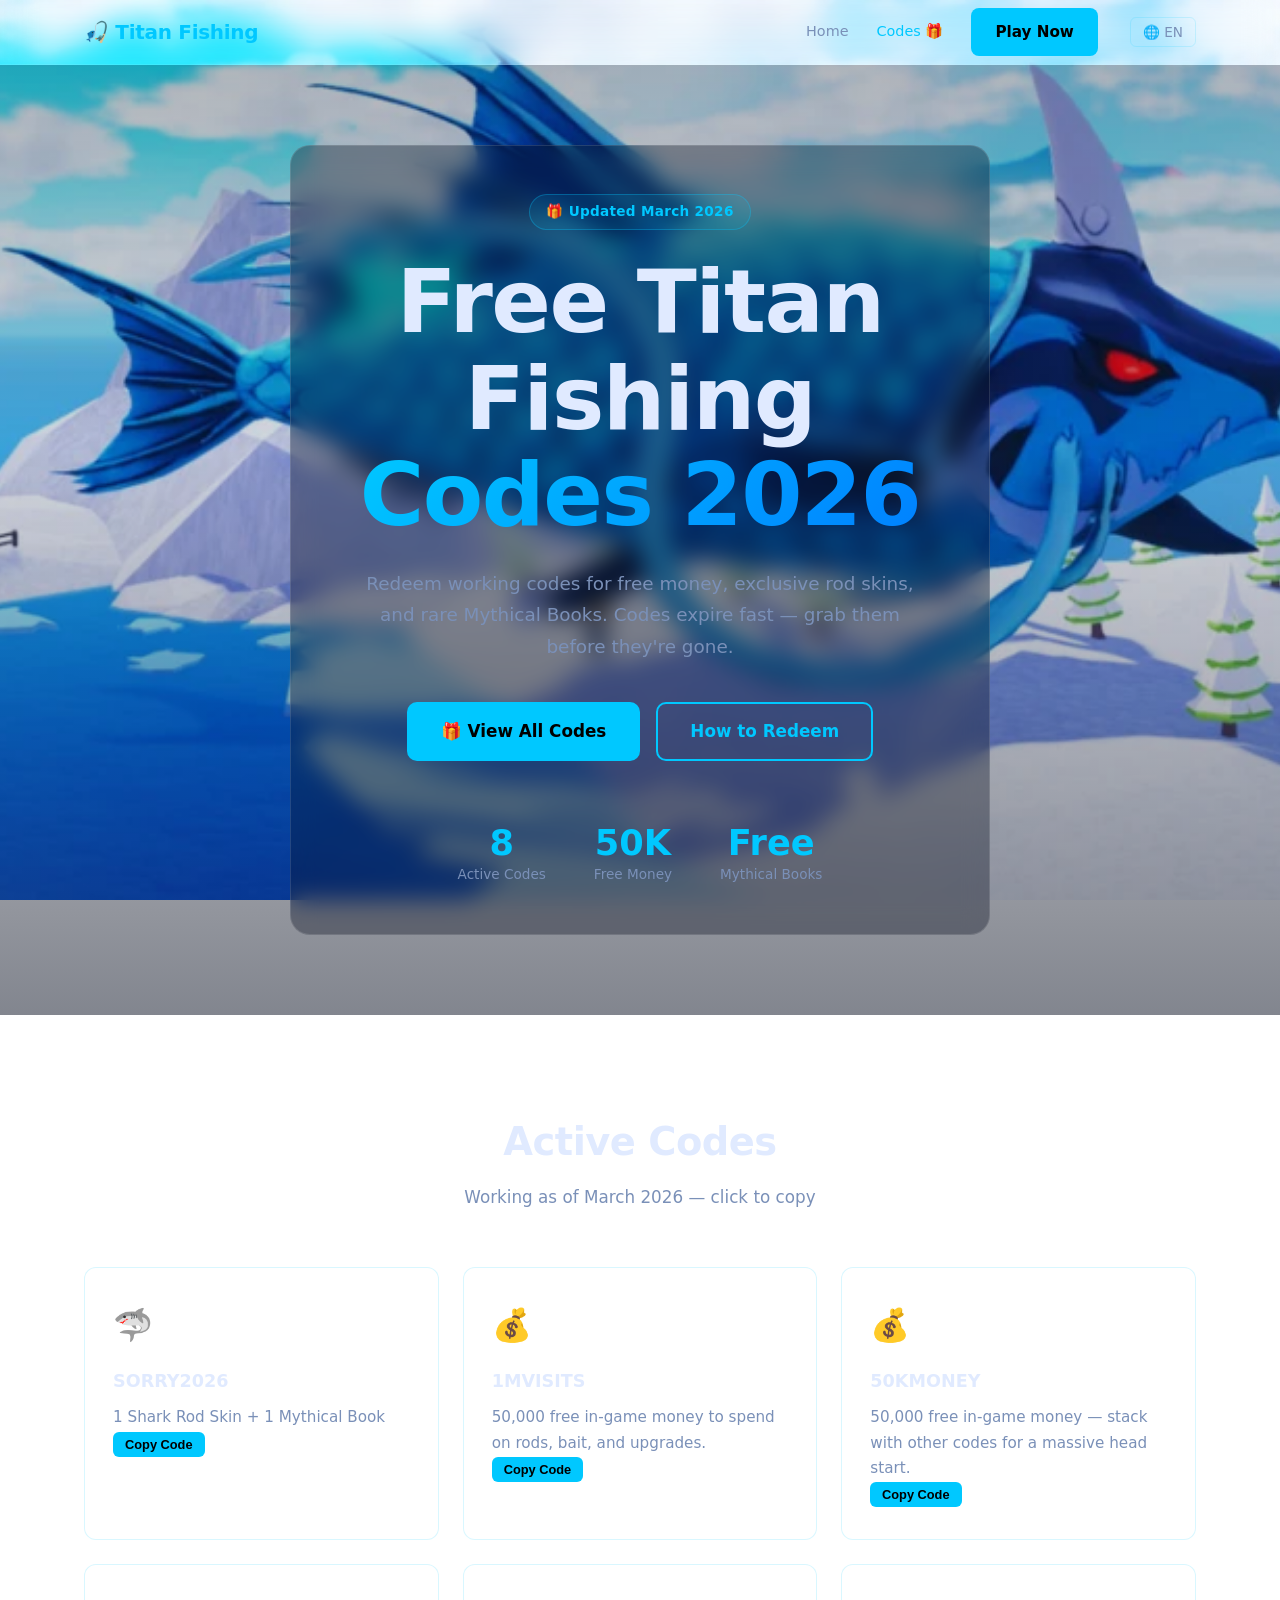
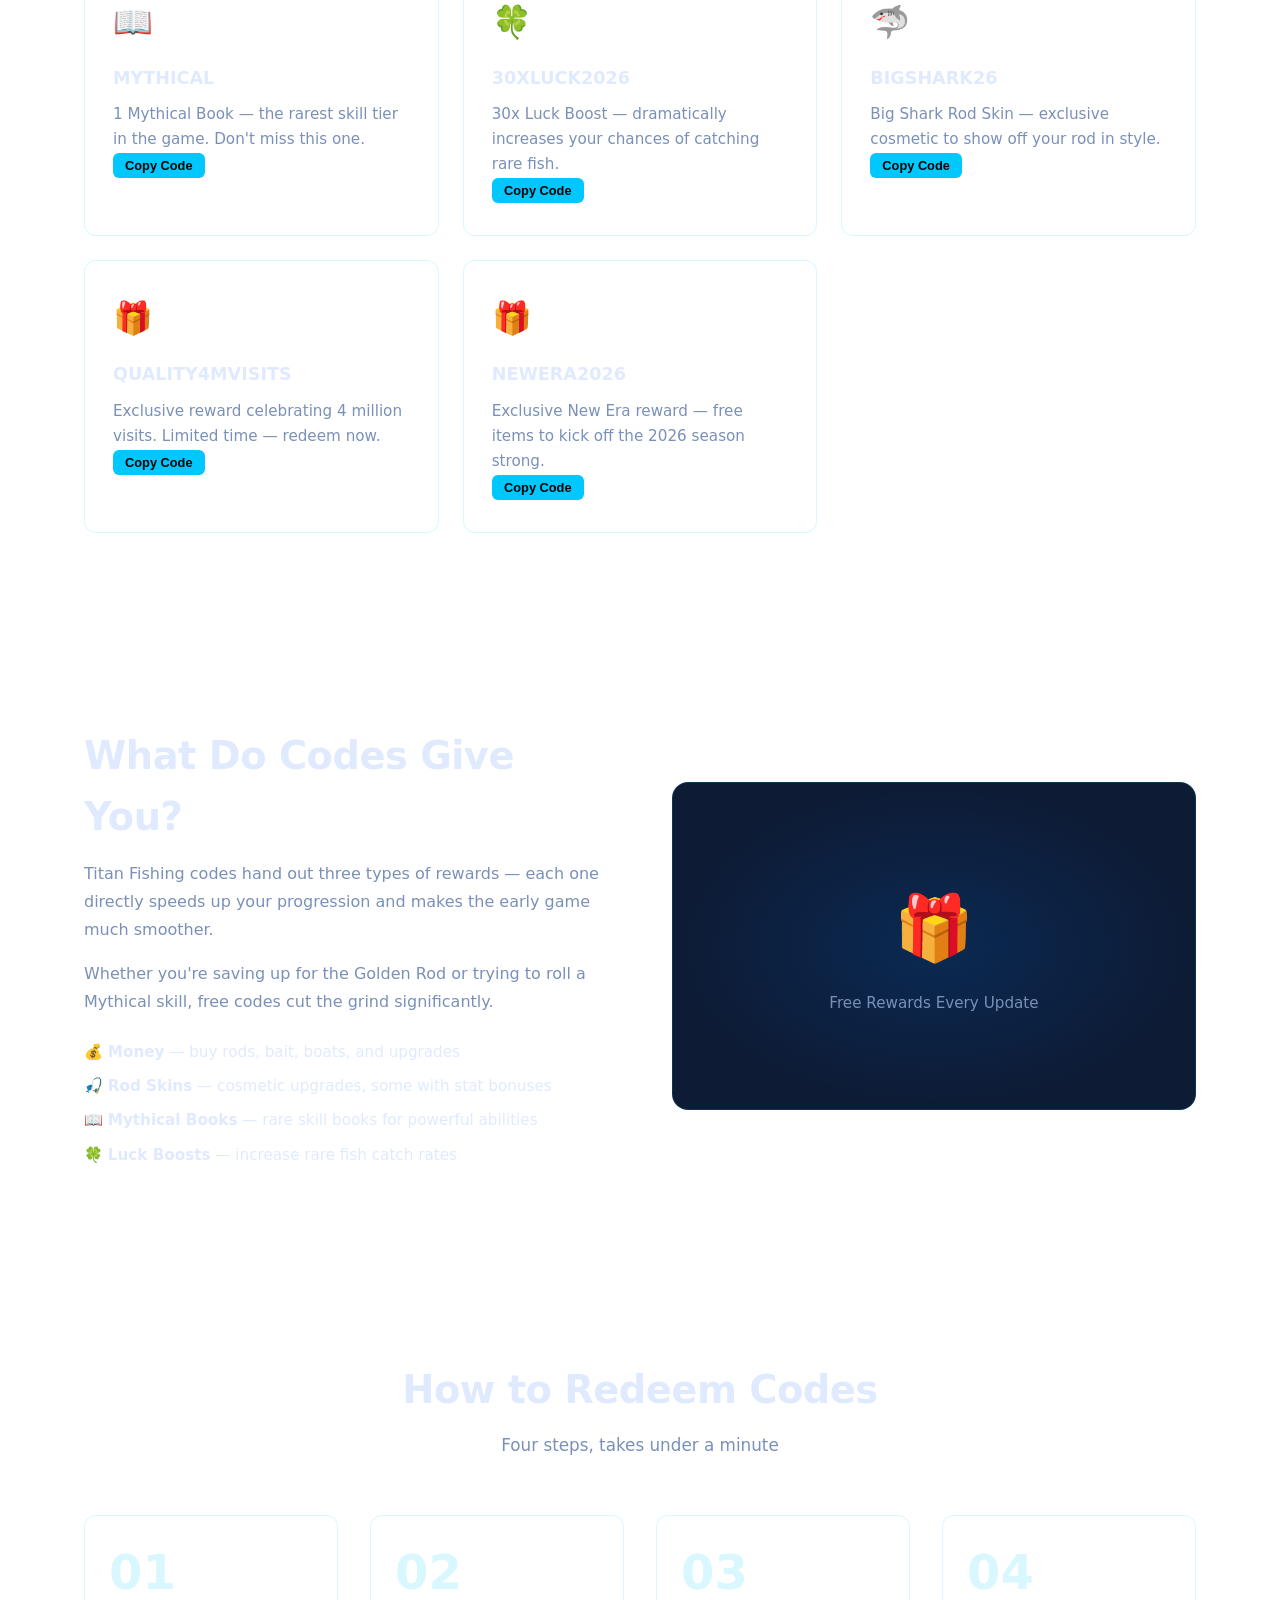
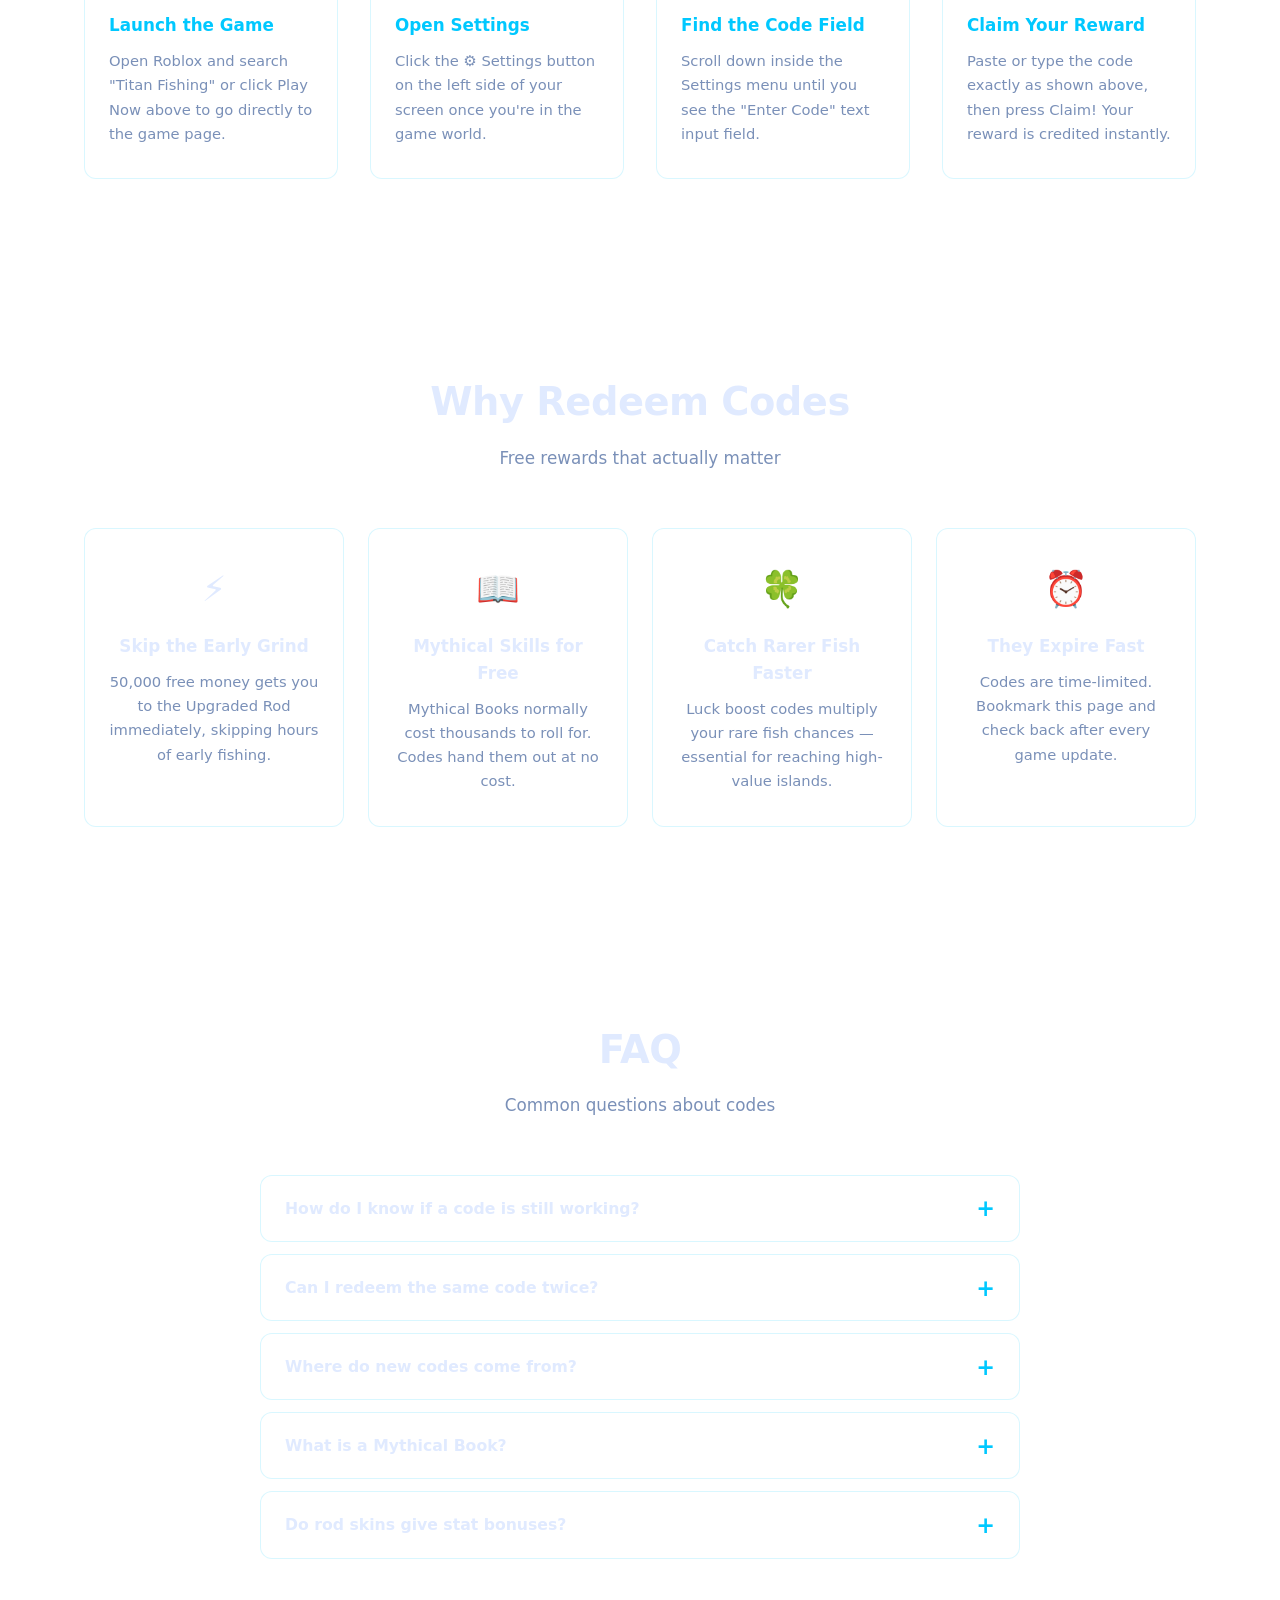
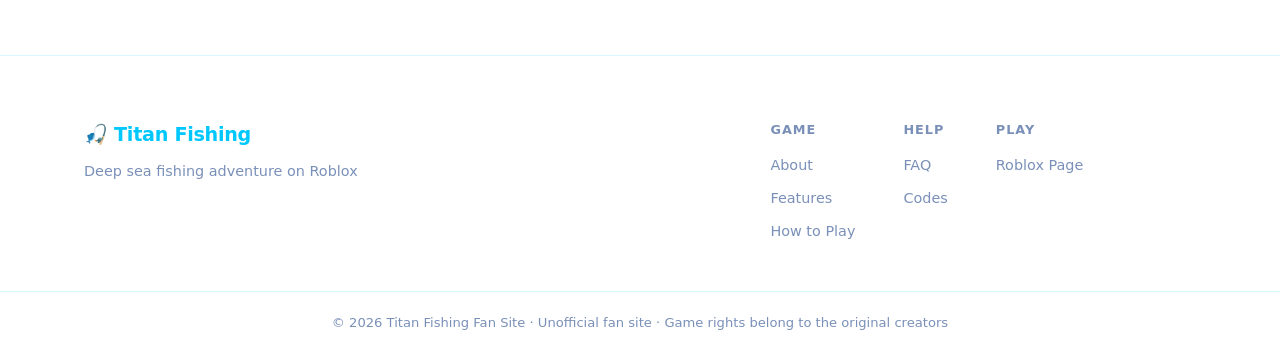
==== codes/index.html @ c2c70998 "init: Titan Fishing fan site with EN/VI pages and codes subpage" ====
<!DOCTYPE html>
<html lang="en">
<head>
  <meta charset="UTF-8" />
  <meta name="viewport" content="width=device-width, initial-scale=1.0" />
  <title>Titan Fishing Codes (2026) - Free Rewards</title>
  <link rel="stylesheet" href="../style.css" />
</head>
<body>

  <!-- HEADER -->
  <header class="header">
    <div class="container header__inner">
      <a href="../index.html" class="logo">🎣 Titan Fishing</a>
      <nav class="nav">
        <a href="../index.html">Home</a>
        <a href="index.html" style="color:var(--accent)">Codes 🎁</a>
        <a href="https://www.roblox.com/games/115893378298440/Titan-Fishing" target="_blank" class="btn btn--primary">Play Now</a>
        <div class="lang-switcher">
          <span class="lang-switcher__current">🌐 EN</span>
          <div class="lang-switcher__dropdown">
            <a href="index.html" class="active">🇺🇸 English</a>
            <a href="vi.html">🇻🇳 Tiếng Việt</a>
          </div>
        </div>
      </nav>
    </div>
  </header>

  <!-- HERO -->
  <section class="hero">
    <div class="container hero__inner">
      <div class="hero__content">
        <div class="hero__badge">🎁 Updated March 2026</div>
        <h1 class="hero__title">Free Titan Fishing<br /><span class="highlight">Codes 2026</span></h1>
        <p class="hero__desc">
          Redeem working codes for free money, exclusive rod skins, and rare Mythical Books. Codes expire fast — grab them before they're gone.
        </p>
        <div class="hero__actions">
          <a href="#features" class="btn btn--primary btn--lg">🎁 View All Codes</a>
          <a href="#how-to" class="btn btn--outline btn--lg">How to Redeem</a>
        </div>
        <div class="hero__stats">
          <div class="stat"><span class="stat__num">8</span><span class="stat__label">Active Codes</span></div>
          <div class="stat"><span class="stat__num">50K</span><span class="stat__label">Free Money</span></div>
          <div class="stat"><span class="stat__num">Free</span><span class="stat__label">Mythical Books</span></div>
        </div>
      </div>
    </div>
    <div class="hero__bg"></div>
  </section>

  <!-- FEATURES = ALL CODES -->
  <section class="features section" id="features">
    <div class="container">
      <h2 class="section__title">Active Codes</h2>
      <p class="section__sub">Working as of March 2026 — click to copy</p>
      <div class="features__grid">

        <div class="feature-card">
          <div class="feature-card__icon">🦈</div>
          <h3 class="code-text" id="c1">SORRY2026</h3>
          <p>1 Shark Rod Skin + 1 Mythical Book</p>
          <button class="copy-btn" onclick="copyCode('c1',this)">Copy Code</button>
        </div>

        <div class="feature-card">
          <div class="feature-card__icon">💰</div>
          <h3 class="code-text" id="c2">1MVISITS</h3>
          <p>50,000 free in-game money to spend on rods, bait, and upgrades.</p>
          <button class="copy-btn" onclick="copyCode('c2',this)">Copy Code</button>
        </div>

        <div class="feature-card">
          <div class="feature-card__icon">💰</div>
          <h3 class="code-text" id="c3">50KMONEY</h3>
          <p>50,000 free in-game money — stack with other codes for a massive head start.</p>
          <button class="copy-btn" onclick="copyCode('c3',this)">Copy Code</button>
        </div>

        <div class="feature-card">
          <div class="feature-card__icon">📖</div>
          <h3 class="code-text" id="c4">MYTHICAL</h3>
          <p>1 Mythical Book — the rarest skill tier in the game. Don't miss this one.</p>
          <button class="copy-btn" onclick="copyCode('c4',this)">Copy Code</button>
        </div>

        <div class="feature-card">
          <div class="feature-card__icon">🍀</div>
          <h3 class="code-text" id="c5">30XLUCK2026</h3>
          <p>30x Luck Boost — dramatically increases your chances of catching rare fish.</p>
          <button class="copy-btn" onclick="copyCode('c5',this)">Copy Code</button>
        </div>

        <div class="feature-card">
          <div class="feature-card__icon">🦈</div>
          <h3 class="code-text" id="c6">BIGSHARK26</h3>
          <p>Big Shark Rod Skin — exclusive cosmetic to show off your rod in style.</p>
          <button class="copy-btn" onclick="copyCode('c6',this)">Copy Code</button>
        </div>

        <div class="feature-card">
          <div class="feature-card__icon">🎁</div>
          <h3 class="code-text" id="c7">QUALITY4MVISITS</h3>
          <p>Exclusive reward celebrating 4 million visits. Limited time — redeem now.</p>
          <button class="copy-btn" onclick="copyCode('c7',this)">Copy Code</button>
        </div>

        <div class="feature-card">
          <div class="feature-card__icon">🎁</div>
          <h3 class="code-text" id="c8">NEWERA2026</h3>
          <p>Exclusive New Era reward — free items to kick off the 2026 season strong.</p>
          <button class="copy-btn" onclick="copyCode('c8',this)">Copy Code</button>
        </div>

      </div>
    </div>
  </section>

  <!-- WHAT IS = WHAT YOU GET -->
  <section class="what-is section section--dark" id="what-is">
    <div class="container what-is__inner">
      <div class="what-is__text">
        <h2 class="section__title">What Do Codes Give You?</h2>
        <p>Titan Fishing codes hand out three types of rewards — each one directly speeds up your progression and makes the early game much smoother.</p>
        <p>Whether you're saving up for the Golden Rod or trying to roll a Mythical skill, free codes cut the grind significantly.</p>
        <ul class="what-is__list">
          <li>💰 <strong>Money</strong> — buy rods, bait, boats, and upgrades</li>
          <li>🎣 <strong>Rod Skins</strong> — cosmetic upgrades, some with stat bonuses</li>
          <li>📖 <strong>Mythical Books</strong> — rare skill books for powerful abilities</li>
          <li>🍀 <strong>Luck Boosts</strong> — increase rare fish catch rates</li>
        </ul>
      </div>
      <div class="what-is__visual">
        <div class="game-preview">
          <div class="game-preview__screen">
            <span>🎁</span>
            <p>Free Rewards Every Update</p>
          </div>
        </div>
      </div>
    </div>
  </section>

  <!-- HOW TO = HOW TO REDEEM -->
  <section class="how-to section" id="how-to">
    <div class="container">
      <h2 class="section__title">How to Redeem Codes</h2>
      <p class="section__sub">Four steps, takes under a minute</p>
      <div class="steps">
        <div class="step">
          <div class="step__num">01</div>
          <h3>Launch the Game</h3>
          <p>Open Roblox and search "Titan Fishing" or click Play Now above to go directly to the game page.</p>
        </div>
        <div class="step">
          <div class="step__num">02</div>
          <h3>Open Settings</h3>
          <p>Click the ⚙️ Settings button on the left side of your screen once you're in the game world.</p>
        </div>
        <div class="step">
          <div class="step__num">03</div>
          <h3>Find the Code Field</h3>
          <p>Scroll down inside the Settings menu until you see the "Enter Code" text input field.</p>
        </div>
        <div class="step">
          <div class="step__num">04</div>
          <h3>Claim Your Reward</h3>
          <p>Paste or type the code exactly as shown above, then press Claim! Your reward is credited instantly.</p>
        </div>
      </div>
    </div>
  </section>

  <!-- WHY = WHY REDEEM -->
  <section class="why section section--dark" id="why">
    <div class="container">
      <h2 class="section__title">Why Redeem Codes</h2>
      <p class="section__sub">Free rewards that actually matter</p>
      <div class="why__grid">
        <div class="why-item">
          <div class="why-item__icon">⚡</div>
          <h3>Skip the Early Grind</h3>
          <p>50,000 free money gets you to the Upgraded Rod immediately, skipping hours of early fishing.</p>
        </div>
        <div class="why-item">
          <div class="why-item__icon">📖</div>
          <h3>Mythical Skills for Free</h3>
          <p>Mythical Books normally cost thousands to roll for. Codes hand them out at no cost.</p>
        </div>
        <div class="why-item">
          <div class="why-item__icon">🍀</div>
          <h3>Catch Rarer Fish Faster</h3>
          <p>Luck boost codes multiply your rare fish chances — essential for reaching high-value islands.</p>
        </div>
        <div class="why-item">
          <div class="why-item__icon">⏰</div>
          <h3>They Expire Fast</h3>
          <p>Codes are time-limited. Bookmark this page and check back after every game update.</p>
        </div>
      </div>
    </div>
  </section>

  <!-- FAQ -->
  <section class="faq section" id="faq">
    <div class="container">
      <h2 class="section__title">FAQ</h2>
      <p class="section__sub">Common questions about codes</p>
      <div class="faq__list">
        <details class="faq__item">
          <summary>How do I know if a code is still working?</summary>
          <p>We update this page after every game update. All codes listed in the Active section above have been verified. If a code fails, it has likely expired and will be moved to the Expired section.</p>
        </details>
        <details class="faq__item">
          <summary>Can I redeem the same code twice?</summary>
          <p>No, each code can only be redeemed once per account. Make sure to redeem all active codes on your main account.</p>
        </details>
        <details class="faq__item">
          <summary>Where do new codes come from?</summary>
          <p>New codes are released on the developer's Discord, the Tùng Nguyễn Facebook profile, and the TGaming YouTube channel. Follow those to get codes as soon as they drop.</p>
        </details>
        <details class="faq__item">
          <summary>What is a Mythical Book?</summary>
          <p>Mythical Books are the rarest skill tier in Titan Fishing. They unlock powerful abilities that significantly boost your fishing damage and efficiency. Rolling for one normally costs 20,000+ cash.</p>
        </details>
        <details class="faq__item">
          <summary>Do rod skins give stat bonuses?</summary>
          <p>Some rod skins do provide stat bonuses in addition to being cosmetic. The Shark Rod Skin from SORRY2026 is one of the more valuable ones to redeem.</p>
        </details>
      </div>
    </div>
  </section>

  <!-- FOOTER -->
  <footer class="footer">
    <div class="container footer__inner">
      <div class="footer__brand">
        <a href="../index.html" class="logo">🎣 Titan Fishing</a>
        <p>Deep sea fishing adventure on Roblox</p>
      </div>
      <div class="footer__links">
        <div class="footer__col">
          <h4>Game</h4>
          <a href="../index.html#what-is">About</a>
          <a href="../index.html#features">Features</a>
          <a href="../index.html#how-to">How to Play</a>
        </div>
        <div class="footer__col">
          <h4>Help</h4>
          <a href="../index.html#faq">FAQ</a>
          <a href="index.html">Codes</a>
        </div>
        <div class="footer__col">
          <h4>Play</h4>
          <a href="https://www.roblox.com/games/115893378298440/Titan-Fishing" target="_blank">Roblox Page</a>
        </div>
      </div>
    </div>
    <div class="footer__bottom">
      <p>© 2026 Titan Fishing Fan Site · Unofficial fan site · Game rights belong to the original creators</p>
    </div>
  </footer>

  <script>
    function copyCode(id, btn) {
      const text = document.getElementById(id).textContent;
      navigator.clipboard.writeText(text).then(() => {
        btn.textContent = 'Copied!';
        btn.classList.add('copied');
        setTimeout(() => { btn.textContent = 'Copy Code'; btn.classList.remove('copied'); }, 2000);
      });
    }
  </script>

</body>
</html>
---- style.css ----
/* ===== RESET & BASE ===== */
*, *::before, *::after { box-sizing: border-box; margin: 0; padding: 0; }

:root {
  --bg: #060d1f;
  --bg-dark: #040a17;
  --surface: #0d1b35;
  --surface2: #112040;
  --accent: #00c8ff;
  --accent2: #ff6b00;
  --text: #e0eaff;
  --text-muted: #7a90b8;
  --border: rgba(0, 200, 255, 0.15);
  --radius: 12px;
  --font: 'Segoe UI', system-ui, sans-serif;
}

html { scroll-behavior: smooth; }

body {
  font-family: var(--font);
  background: url('../background.webp') center center / cover fixed;
  color: var(--text);
  line-height: 1.6;
  overflow-x: hidden;
}

a { color: inherit; text-decoration: none; }

.container {
  max-width: 1160px;
  margin: 0 auto;
  padding: 0 24px;
}

/* ===== BUTTONS ===== */
.btn {
  display: inline-flex;
  align-items: center;
  gap: 8px;
  padding: 10px 22px;
  border-radius: 8px;
  font-weight: 600;
  font-size: 0.95rem;
  cursor: pointer;
  transition: all 0.2s;
  border: 2px solid transparent;
  white-space: nowrap;
}

.btn--primary {
  background: var(--accent);
  color: #000;
}
.btn--primary:hover { background: #33d4ff; transform: translateY(-1px); }

.btn--outline {
  border-color: var(--accent);
  color: var(--accent);
  background: transparent;
}
.btn--outline:hover { background: rgba(0,200,255,0.1); transform: translateY(-1px); }

.btn--lg { padding: 14px 32px; font-size: 1.05rem; border-radius: 10px; }

/* ===== HEADER ===== */
.header {
  position: sticky;
  top: 0;
  z-index: 50;
  background: rgba(255, 255, 255, 0.05);
  backdrop-filter: blur(16px);
  -webkit-backdrop-filter: blur(16px);
  border-bottom: 1px solid rgba(255,255,255,0.08);
}

.header__inner {
  display: flex;
  align-items: center;
  justify-content: space-between;
  height: 64px;
}

.logo {
  font-size: 1.25rem;
  font-weight: 700;
  color: var(--accent);
  letter-spacing: -0.3px;
}

.nav {
  display: flex;
  align-items: center;
  gap: 28px;
}

.nav > a:not(.btn) {
  font-size: 0.9rem;
  color: var(--text-muted);
  transition: color 0.2s;
}
.nav > a:not(.btn):hover { color: var(--text); }

/* ===== LANG SWITCHER ===== */
.lang-switcher {
  position: relative;
  display: inline-block;
  margin-left: 4px;
}

.lang-switcher__current {
  cursor: pointer;
  padding: 6px 12px;
  border: 1px solid var(--border);
  border-radius: 6px;
  font-size: 0.85rem;
  color: var(--text-muted);
  user-select: none;
  white-space: nowrap;
  transition: color 0.2s, border-color 0.2s;
}
.lang-switcher:hover .lang-switcher__current {
  color: var(--text);
  border-color: var(--accent);
}

.lang-switcher__dropdown {
  display: none;
  position: absolute;
  top: calc(100% + 8px);
  right: 0;
  background: var(--surface);
  border: 1px solid var(--border);
  border-radius: 8px;
  overflow: hidden;
  min-width: 150px;
  z-index: 100;
  box-shadow: 0 8px 32px rgba(0,0,0,0.5);
}
.lang-switcher:hover .lang-switcher__dropdown { display: block; }

.lang-switcher__dropdown a {
  display: block;
  padding: 10px 16px;
  font-size: 0.9rem;
  color: var(--text-muted);
  transition: background 0.2s, color 0.2s;
}
.lang-switcher__dropdown a:hover { background: var(--surface2); color: var(--text); }
.lang-switcher__dropdown a.active { color: var(--accent); font-weight: 600; }

/* ===== SECTIONS ===== */
.section { padding: 96px 0; }
.section--dark { background: rgba(255, 255, 255, 0.03); }

.section__title {
  font-size: clamp(1.8rem, 3vw, 2.4rem);
  font-weight: 700;
  text-align: center;
  margin-bottom: 12px;
  letter-spacing: -0.5px;
}

.section__sub {
  text-align: center;
  color: var(--text-muted);
  font-size: 1.05rem;
  margin-bottom: 56px;
}

/* ===== HERO ===== */
.hero {
  position: relative;
  min-height: 92vh;
  display: flex;
  align-items: center;
  overflow: hidden;
}

.hero__bg {
  position: absolute;
  inset: 0;
  background: linear-gradient(
    to bottom,
    rgba(6,13,31,0.3) 0%,
    rgba(6,13,31,0.15) 40%,
    rgba(6,13,31,0.5) 100%
  );
  z-index: 0;
}

.hero__inner {
  position: relative;
  z-index: 1;
  padding: 80px 24px;
  text-align: center;
}

.hero__content {
  display: inline-block;
  background: rgba(6, 13, 31, 0.35);
  backdrop-filter: blur(12px);
  -webkit-backdrop-filter: blur(12px);
  border: 1px solid rgba(255, 255, 255, 0.12);
  border-radius: 20px;
  padding: 48px 56px;
  max-width: 700px;
}

.hero__badge {
  display: inline-block;
  background: rgba(0,200,255,0.1);
  border: 1px solid rgba(0,200,255,0.3);
  color: var(--accent);
  padding: 6px 16px;
  border-radius: 999px;
  font-size: 0.85rem;
  font-weight: 600;
  margin-bottom: 24px;
  letter-spacing: 0.3px;
}

.hero__title {
  font-size: clamp(2.8rem, 7vw, 5.5rem);
  font-weight: 800;
  line-height: 1.1;
  letter-spacing: -1.5px;
  margin-bottom: 24px;
}

.highlight {
  background: linear-gradient(135deg, var(--accent), #0080ff);
  -webkit-background-clip: text;
  -webkit-text-fill-color: transparent;
  background-clip: text;
}

.hero__desc {
  max-width: 580px;
  margin: 0 auto 40px;
  font-size: 1.15rem;
  color: var(--text-muted);
  line-height: 1.7;
}

.hero__actions {
  display: flex;
  gap: 16px;
  justify-content: center;
  flex-wrap: wrap;
  margin-bottom: 64px;
}

.hero__stats {
  display: flex;
  gap: 48px;
  justify-content: center;
  flex-wrap: wrap;
}

.stat { text-align: center; }
.stat__num {
  display: block;
  font-size: 2.2rem;
  font-weight: 800;
  color: var(--accent);
  line-height: 1;
}
.stat__label {
  font-size: 0.85rem;
  color: var(--text-muted);
  margin-top: 4px;
  display: block;
}

/* ===== FEATURES ===== */
.features__grid {
  display: grid;
  grid-template-columns: repeat(auto-fit, minmax(300px, 1fr));
  gap: 24px;
}

.feature-card {
  background: rgba(255, 255, 255, 0.06);
  backdrop-filter: blur(8px);
  -webkit-backdrop-filter: blur(8px);
  border: 1px solid var(--border);
  border-radius: var(--radius);
  padding: 32px 28px;
  transition: transform 0.2s, border-color 0.2s, box-shadow 0.2s;
}
.feature-card:hover {
  transform: translateY(-4px);
  border-color: rgba(0,200,255,0.4);
  box-shadow: 0 12px 40px rgba(0,200,255,0.08);
}

.feature-card__icon {
  font-size: 2rem;
  margin-bottom: 16px;
}

.feature-card h3 {
  font-size: 1.1rem;
  font-weight: 700;
  margin-bottom: 10px;
}

.feature-card p {
  color: var(--text-muted);
  font-size: 0.95rem;
  line-height: 1.65;
}

/* ===== WHAT IS ===== */
.what-is__inner {
  display: grid;
  grid-template-columns: 1fr 1fr;
  gap: 64px;
  align-items: center;
}

.what-is__text .section__title { text-align: left; }

.what-is__text p {
  color: var(--text-muted);
  margin-bottom: 16px;
  line-height: 1.75;
}

.what-is__list {
  list-style: none;
  margin-top: 24px;
  display: flex;
  flex-direction: column;
  gap: 10px;
}

.what-is__list li {
  font-size: 0.95rem;
  color: var(--text);
}

.game-preview {
  background: var(--surface);
  border: 1px solid var(--border);
  border-radius: 16px;
  overflow: hidden;
  aspect-ratio: 16/10;
  display: flex;
  align-items: center;
  justify-content: center;
  position: relative;
}

.game-preview::before {
  content: '';
  position: absolute;
  inset: 0;
  background: radial-gradient(ellipse at center, rgba(0,100,200,0.2) 0%, transparent 70%);
}

.game-preview__screen {
  text-align: center;
  position: relative;
  z-index: 1;
}

.game-preview__screen span { font-size: 4rem; display: block; margin-bottom: 12px; }
.game-preview__screen p { color: var(--text-muted); font-size: 0.95rem; }

/* ===== HOW TO ===== */
.steps {
  display: grid;
  grid-template-columns: repeat(auto-fit, minmax(220px, 1fr));
  gap: 32px;
  counter-reset: steps;
}

.step {
  position: relative;
  padding: 32px 24px;
  background: rgba(255, 255, 255, 0.06);
  backdrop-filter: blur(8px);
  -webkit-backdrop-filter: blur(8px);
  border: 1px solid var(--border);
  border-radius: var(--radius);
  transition: border-color 0.2s;
}
.step:hover { border-color: rgba(0,200,255,0.35); }

.step__num {
  font-size: 3rem;
  font-weight: 900;
  color: rgba(0,200,255,0.15);
  line-height: 1;
  margin-bottom: 16px;
  font-variant-numeric: tabular-nums;
}

.step h3 {
  font-size: 1.05rem;
  font-weight: 700;
  margin-bottom: 10px;
  color: var(--accent);
}

.step p {
  color: var(--text-muted);
  font-size: 0.92rem;
  line-height: 1.65;
}

/* ===== WHY ===== */
.why__grid {
  display: grid;
  grid-template-columns: repeat(auto-fit, minmax(240px, 1fr));
  gap: 24px;
}

.why-item {
  padding: 32px 24px;
  background: rgba(255, 255, 255, 0.06);
  backdrop-filter: blur(8px);
  -webkit-backdrop-filter: blur(8px);
  border: 1px solid var(--border);
  border-radius: var(--radius);
  text-align: center;
  transition: transform 0.2s, border-color 0.2s;
}
.why-item:hover {
  transform: translateY(-4px);
  border-color: rgba(255,107,0,0.4);
}

.why-item__icon { font-size: 2.2rem; margin-bottom: 16px; }

.why-item h3 {
  font-size: 1.05rem;
  font-weight: 700;
  margin-bottom: 10px;
}

.why-item p {
  color: var(--text-muted);
  font-size: 0.92rem;
  line-height: 1.65;
}

/* ===== FAQ ===== */
.faq__list {
  max-width: 760px;
  margin: 0 auto;
  display: flex;
  flex-direction: column;
  gap: 12px;
}

.faq__item {
  background: rgba(255, 255, 255, 0.06);
  backdrop-filter: blur(8px);
  -webkit-backdrop-filter: blur(8px);
  border: 1px solid var(--border);
  border-radius: var(--radius);
  overflow: hidden;
  transition: border-color 0.2s;
}
.faq__item[open] { border-color: rgba(0,200,255,0.35); }

.faq__item summary {
  padding: 20px 24px;
  font-weight: 600;
  font-size: 0.98rem;
  cursor: pointer;
  list-style: none;
  display: flex;
  justify-content: space-between;
  align-items: center;
  user-select: none;
}
.faq__item summary::-webkit-details-marker { display: none; }
.faq__item summary::after {
  content: '+';
  font-size: 1.4rem;
  color: var(--accent);
  line-height: 1;
  transition: transform 0.2s;
}
.faq__item[open] summary::after { transform: rotate(45deg); }

.faq__item p {
  padding: 0 24px 20px;
  color: var(--text-muted);
  font-size: 0.93rem;
  line-height: 1.7;
}

/* ===== FOOTER ===== */
.footer {
  background: rgba(255, 255, 255, 0.04);
  backdrop-filter: blur(16px);
  -webkit-backdrop-filter: blur(16px);
  border-top: 1px solid var(--border);
  padding-top: 64px;
}

.footer__inner {
  display: grid;
  grid-template-columns: 1.5fr 1fr;
  gap: 48px;
  padding-bottom: 48px;
}

.footer__brand .logo { font-size: 1.2rem; display: block; margin-bottom: 10px; }
.footer__brand p { color: var(--text-muted); font-size: 0.9rem; }

.footer__links {
  display: flex;
  gap: 48px;
}

.footer__col { display: flex; flex-direction: column; gap: 10px; }

.footer__col h4 {
  font-size: 0.8rem;
  text-transform: uppercase;
  letter-spacing: 1px;
  color: var(--text-muted);
  margin-bottom: 4px;
}

.footer__col a {
  font-size: 0.9rem;
  color: var(--text-muted);
  transition: color 0.2s;
}
.footer__col a:hover { color: var(--accent); }

.footer__bottom {
  border-top: 1px solid var(--border);
  padding: 20px 24px;
  text-align: center;
}
.footer__bottom p { color: var(--text-muted); font-size: 0.82rem; }

/* ===== RESPONSIVE ===== */
@media (max-width: 768px) {
  .nav > a:not(.btn):not(.lang-switcher) { display: none; }

  .what-is__inner { grid-template-columns: 1fr; gap: 40px; }
  .what-is__text .section__title { text-align: center; }

  .footer__inner { grid-template-columns: 1fr; gap: 32px; }
  .footer__links { flex-wrap: wrap; gap: 32px; }

  .hero__stats { gap: 32px; }
  .section { padding: 64px 0; }
}

/* ===== PAGE HERO (codes page) ===== */
.page-hero {
  padding: 80px 24px 64px;
  text-align: center;
  background: rgba(255, 255, 255, 0.04);
  backdrop-filter: blur(8px);
  -webkit-backdrop-filter: blur(8px);
  border-bottom: 1px solid var(--border);
}

.page-hero__title {
  font-size: clamp(2.4rem, 5vw, 4rem);
  font-weight: 800;
  letter-spacing: -1px;
  margin: 16px 0 16px;
}

.page-hero__desc {
  color: var(--text-muted);
  font-size: 1.05rem;
  max-width: 520px;
  margin: 0 auto;
}

/* ===== REDEEM STEPS ===== */
.redeem-section { padding: 56px 0; }

.redeem-steps {
  display: flex;
  align-items: center;
  justify-content: center;
  flex-wrap: wrap;
  gap: 12px;
  margin-top: 32px;
}

.redeem-step {
  background: rgba(255, 255, 255, 0.06);
  backdrop-filter: blur(8px);
  -webkit-backdrop-filter: blur(8px);
  border: 1px solid var(--border);
  border-radius: var(--radius);
  padding: 20px 24px;
  text-align: center;
  max-width: 180px;
}

.redeem-step__num {
  display: inline-flex;
  align-items: center;
  justify-content: center;
  width: 32px;
  height: 32px;
  background: var(--accent);
  color: #000;
  font-weight: 800;
  border-radius: 50%;
  font-size: 0.9rem;
  margin-bottom: 10px;
}

.redeem-step p { font-size: 0.88rem; color: var(--text-muted); line-height: 1.5; }
.redeem-step p strong { color: var(--text); }

.redeem-step__arrow {
  font-size: 1.4rem;
  color: var(--text-muted);
}

/* ===== CODES GRID ===== */
.codes-section { padding-bottom: 80px; }

.codes-grid {
  display: grid;
  grid-template-columns: repeat(auto-fill, minmax(280px, 1fr));
  gap: 20px;
}

.codes-grid--expired { opacity: 0.55; }

.code-card {
  background: rgba(255, 255, 255, 0.06);
  backdrop-filter: blur(8px);
  -webkit-backdrop-filter: blur(8px);
  border: 1px solid var(--border);
  border-radius: var(--radius);
  padding: 24px;
  display: flex;
  flex-direction: column;
  gap: 14px;
  transition: transform 0.2s, border-color 0.2s;
}

.code-card--active:hover {
  transform: translateY(-3px);
  border-color: rgba(0,200,255,0.4);
}

.code-card__badge {
  font-size: 0.78rem;
  font-weight: 700;
  letter-spacing: 0.5px;
  text-transform: uppercase;
}

.code-card--active .code-card__badge { color: #4ade80; }
.code-card--expired .code-card__badge { color: #f87171; }

.code-card__code {
  display: flex;
  align-items: center;
  justify-content: space-between;
  background: rgba(255, 255, 255, 0.05);
  border: 1px solid var(--border);
  border-radius: 8px;
  padding: 10px 14px;
  gap: 10px;
}

.code-card__code span {
  font-family: 'Courier New', monospace;
  font-size: 1rem;
  font-weight: 700;
  color: var(--accent);
  letter-spacing: 0.5px;
}

.copy-btn {
  background: var(--accent);
  color: #000;
  border: none;
  border-radius: 6px;
  padding: 5px 12px;
  font-size: 0.8rem;
  font-weight: 700;
  cursor: pointer;
  transition: background 0.2s, transform 0.1s;
  white-space: nowrap;
}
.copy-btn:hover { background: #33d4ff; }
.copy-btn.copied { background: #4ade80; }

.code-card__reward {
  font-size: 0.92rem;
  color: var(--text-muted);
}

/* ===== EXPIRED SECTION ===== */
.expired-section { padding-top: 0; }
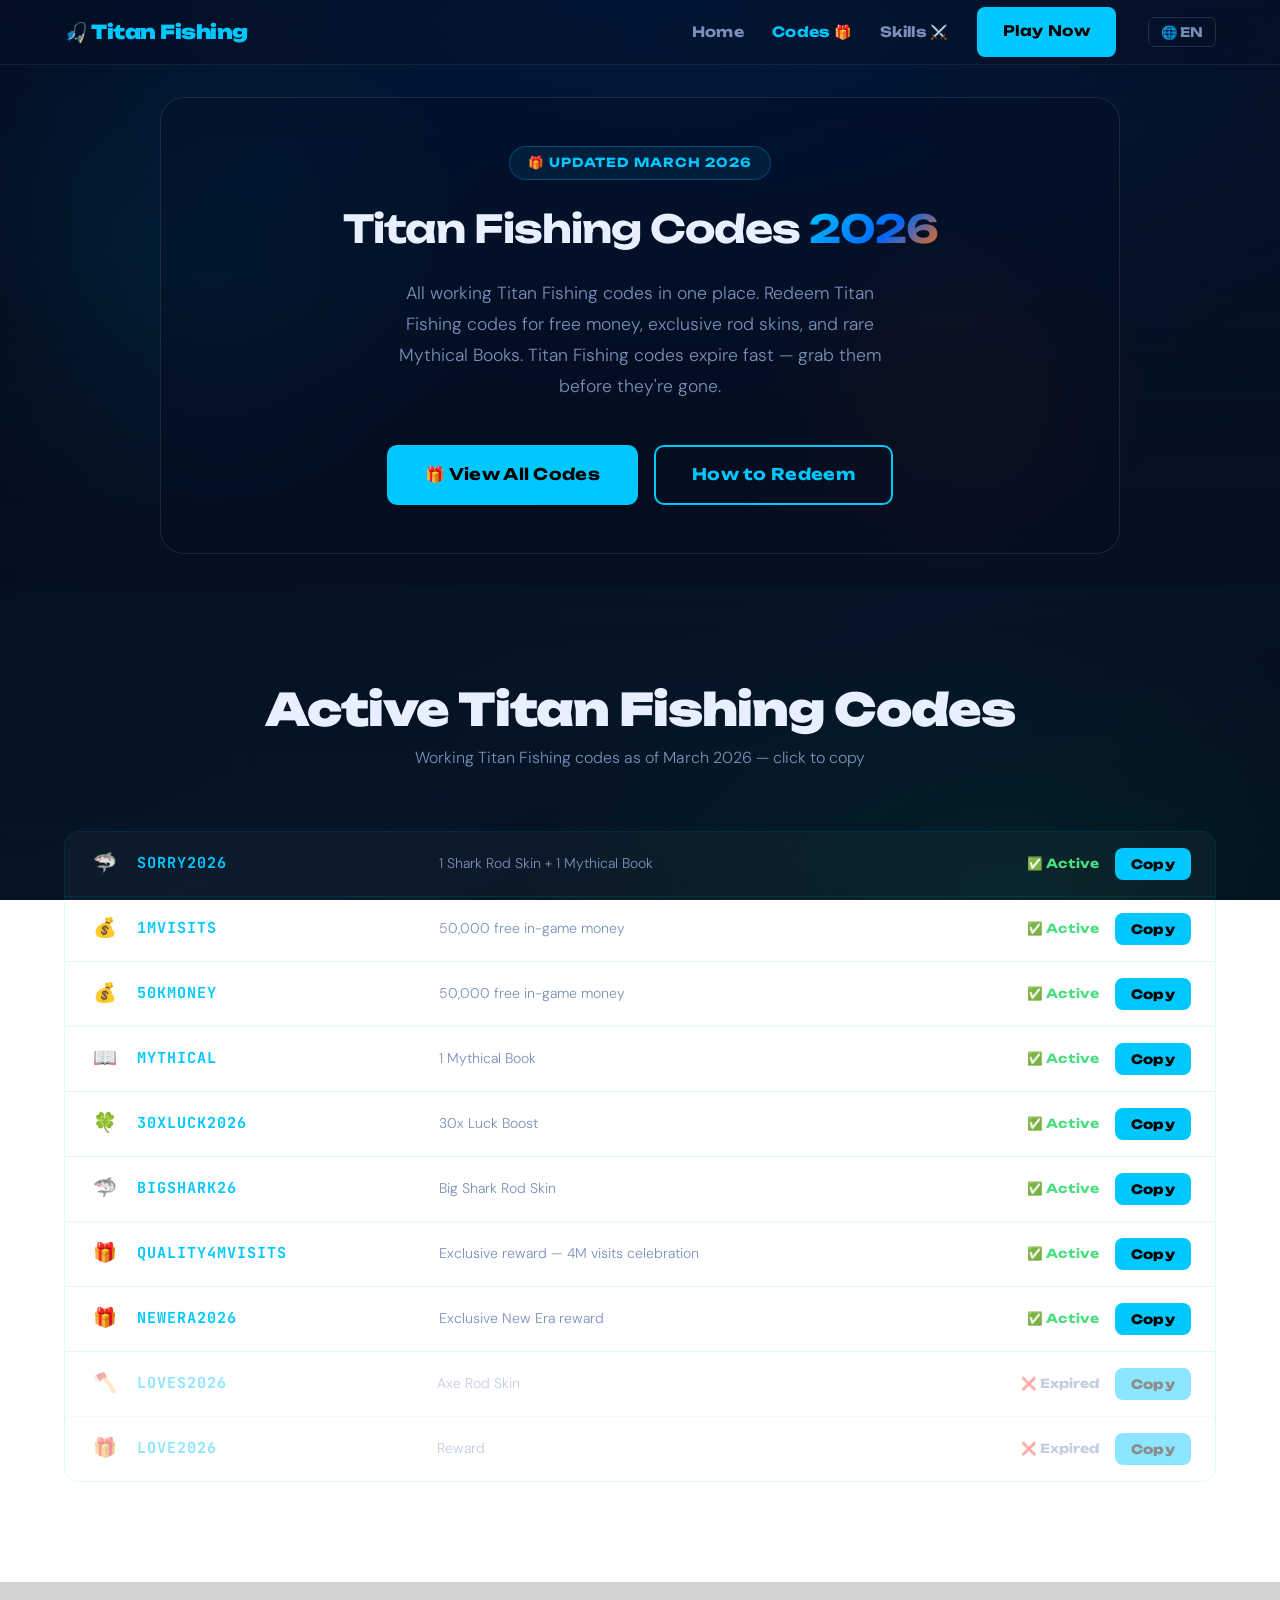
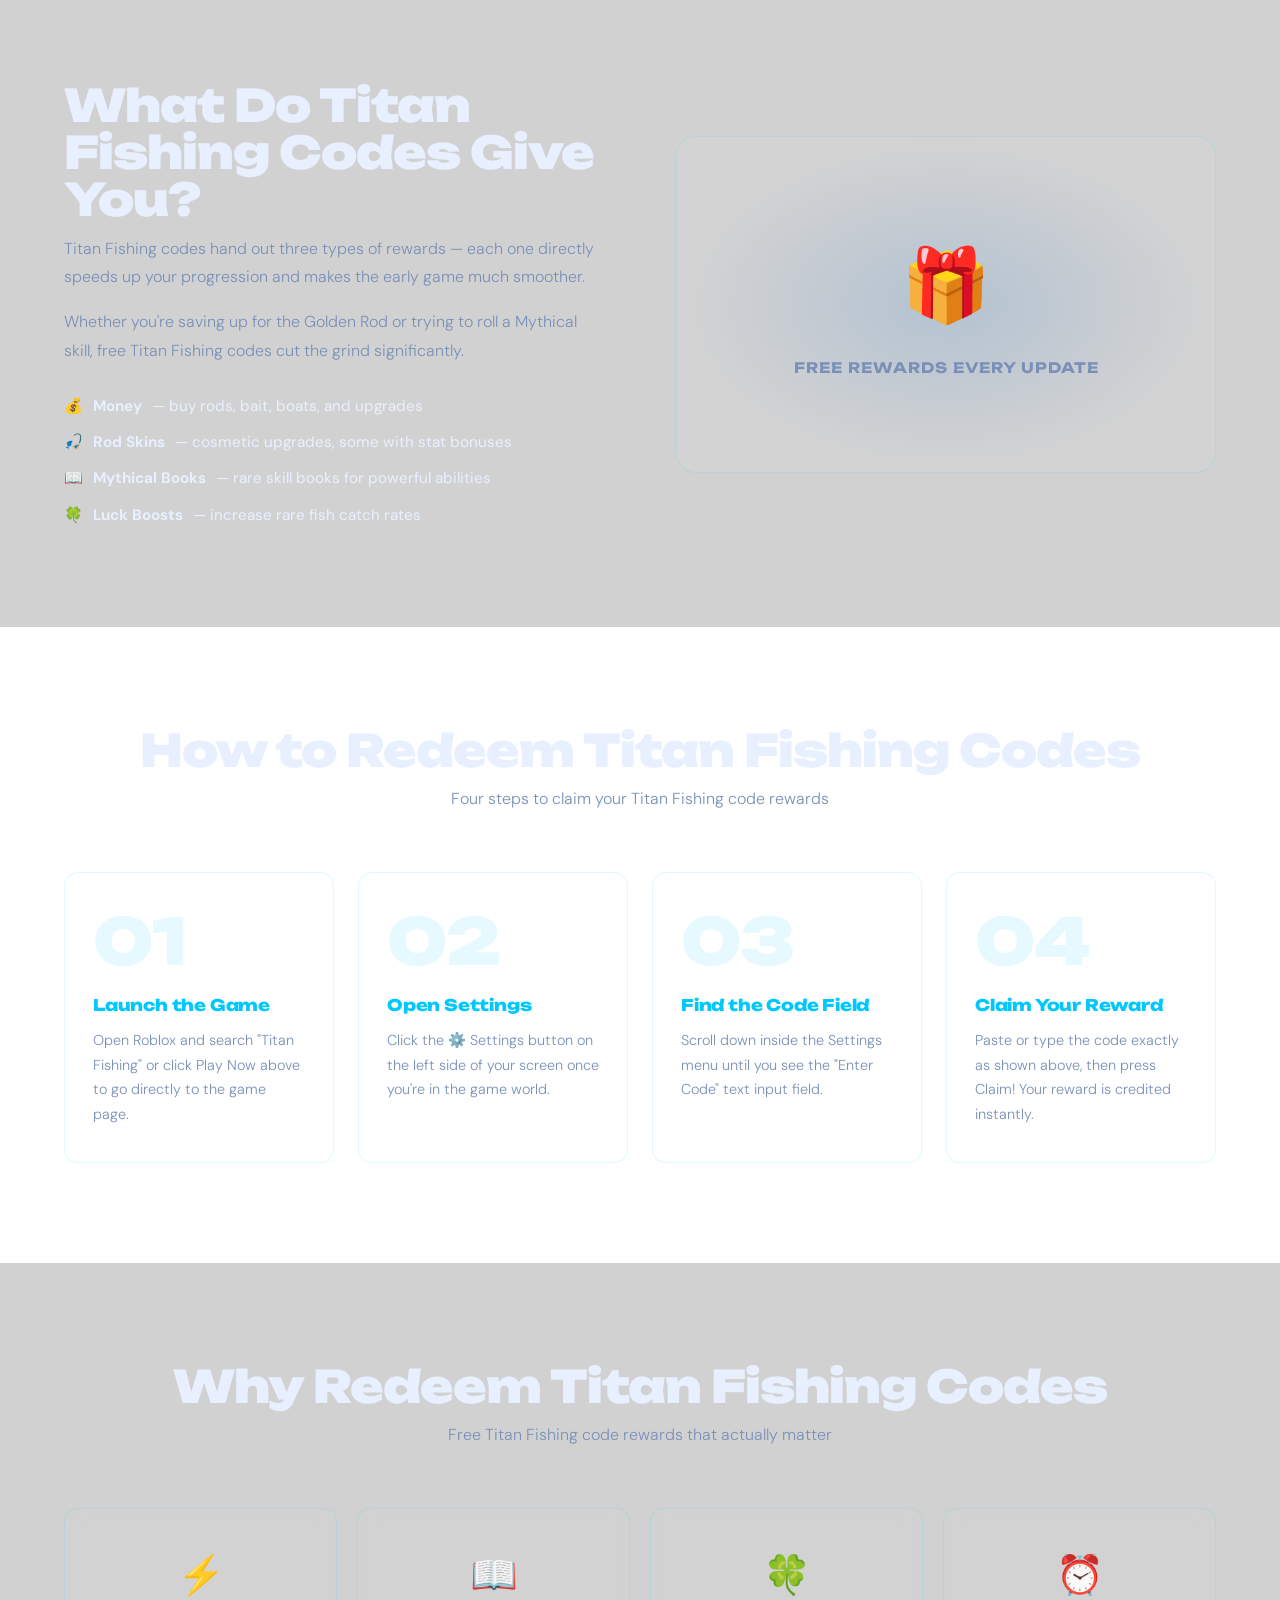
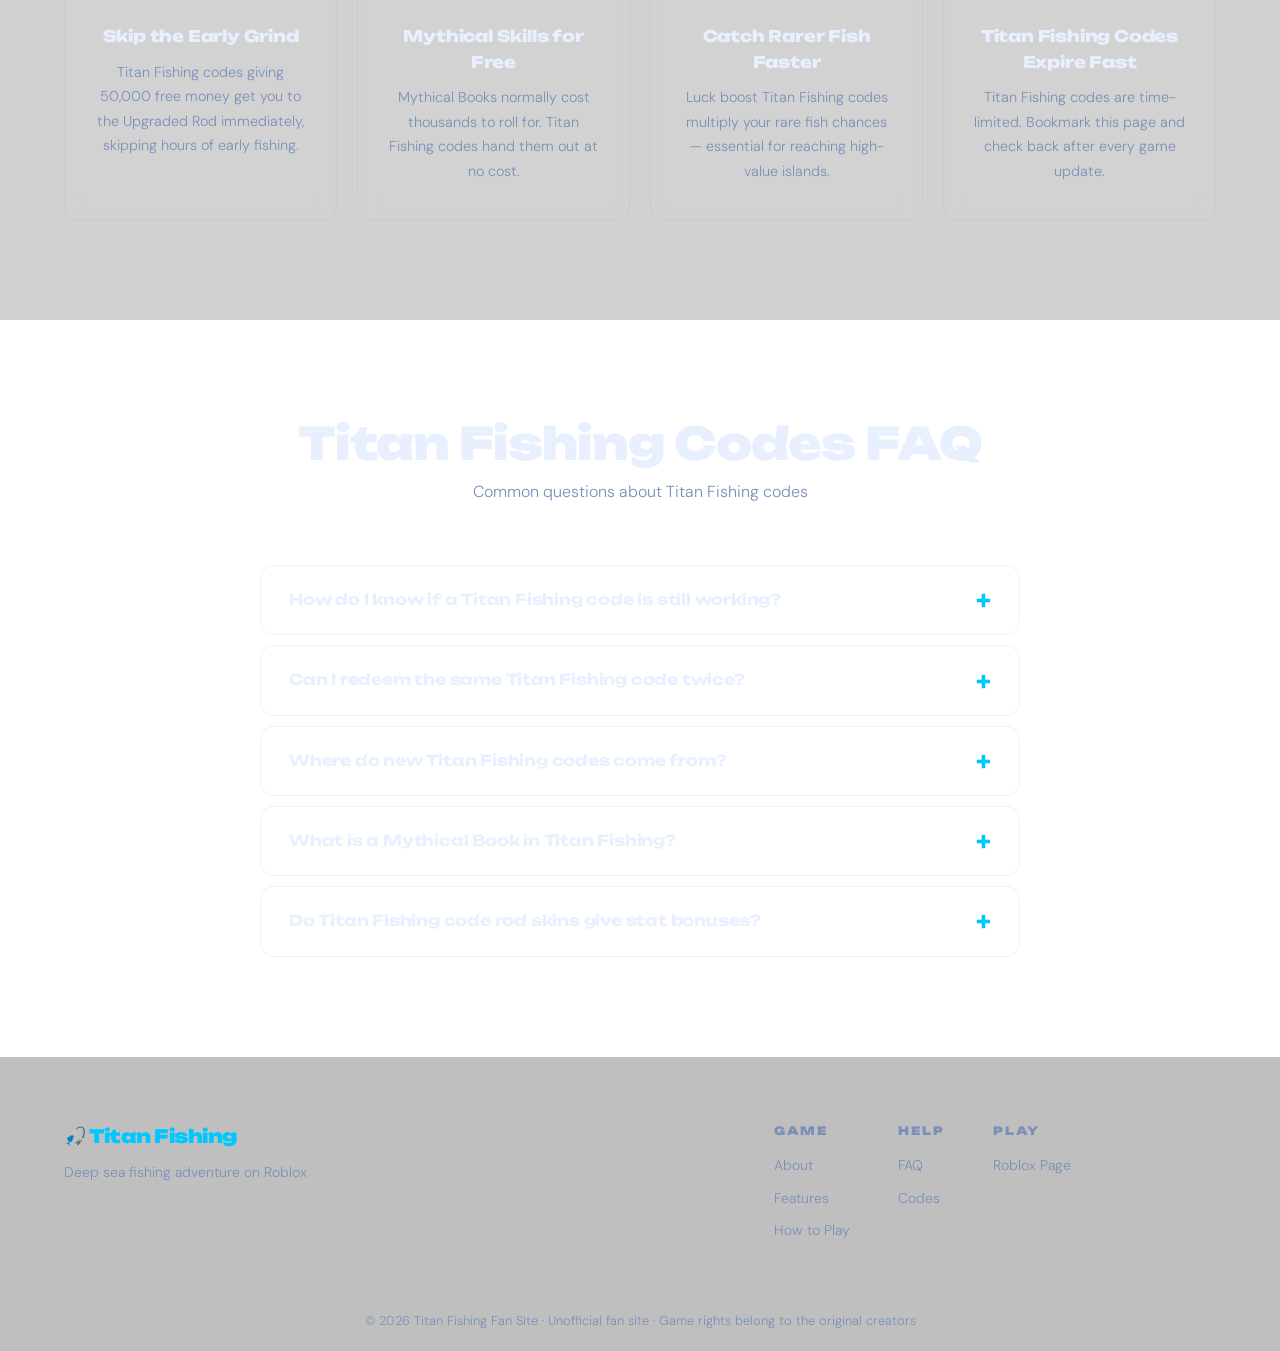
==== commit c8d801c9: "refactor: move en/ to root, add codes/ skills/ at root level, update sitemap" ====
--- a/codes/index.html
+++ b/codes/index.html
@@ -4,23 +4,38 @@
   <meta charset="UTF-8" />
   <meta name="viewport" content="width=device-width, initial-scale=1.0" />
   <title>Titan Fishing Codes (2026) - Free Rewards</title>
-  <link rel="stylesheet" href="../style.css" />
+  <link rel="canonical" href="https://titanfishing.org/codes/" />
+  <link rel="alternate" hreflang="en" href="https://titanfishing.org/codes/" />
+  <link rel="alternate" hreflang="vi" href="https://titanfishing.org/vi/codes/" />
+  <meta name="description" content="All working Titan Fishing codes in 2026. Redeem Titan Fishing codes for free money, rod skins, Mythical Books and luck boosts. Updated after every game patch." />
+  <meta name="keywords" content="Titan Fishing codes, Titan Fishing codes 2026, Titan Fishing free rewards, Roblox Titan Fishing codes, Titan Fishing redeem code" />
+  <link rel="icon" type="image/png" href="/back.png" />
+  <link rel="stylesheet" href="/style.css" />
+  <!-- Google tag (gtag.js) -->
+  <script async src="https://www.googletagmanager.com/gtag/js?id=G-WSXQHS7NCX"></script>
+  <script>
+    window.dataLayer = window.dataLayer || [];
+    function gtag(){dataLayer.push(arguments);}
+    gtag('js', new Date());
+    gtag('config', 'G-WSXQHS7NCX');
+  </script>
 </head>
 <body>
 
   <!-- HEADER -->
   <header class="header">
     <div class="container header__inner">
-      <a href="../index.html" class="logo">🎣 Titan Fishing</a>
+      <a href="/" class="logo">🎣 Titan Fishing</a>
       <nav class="nav">
-        <a href="../index.html">Home</a>
-        <a href="index.html" style="color:var(--accent)">Codes 🎁</a>
+        <a href="/">Home</a>
+        <a href="/codes/" style="color:var(--accent)">Codes 🎁</a>
+        <a href="/skills/">Skills ⚔️</a>
         <a href="https://www.roblox.com/games/115893378298440/Titan-Fishing" target="_blank" class="btn btn--primary">Play Now</a>
         <div class="lang-switcher">
           <span class="lang-switcher__current">🌐 EN</span>
           <div class="lang-switcher__dropdown">
-            <a href="index.html" class="active">🇺🇸 English</a>
-            <a href="vi.html">🇻🇳 Tiếng Việt</a>
+            <a href="/codes/" class="active">🇺🇸 English</a>
+            <a href="/vi/codes/">🇻🇳 Tiếng Việt</a>
           </div>
         </div>
       </nav>
@@ -32,19 +47,14 @@
     <div class="container hero__inner">
       <div class="hero__content">
         <div class="hero__badge">🎁 Updated March 2026</div>
-        <h1 class="hero__title">Free Titan Fishing<br /><span class="highlight">Codes 2026</span></h1>
+        <h1 class="hero__title">Titan Fishing Codes <span class="highlight">2026</span></h1>
         <p class="hero__desc">
-          Redeem working codes for free money, exclusive rod skins, and rare Mythical Books. Codes expire fast — grab them before they're gone.
+          All working Titan Fishing codes in one place. Redeem Titan Fishing codes for free money, exclusive rod skins, and rare Mythical Books. Titan Fishing codes expire fast — grab them before they're gone.
         </p>
         <div class="hero__actions">
           <a href="#features" class="btn btn--primary btn--lg">🎁 View All Codes</a>
           <a href="#how-to" class="btn btn--outline btn--lg">How to Redeem</a>
         </div>
-        <div class="hero__stats">
-          <div class="stat"><span class="stat__num">8</span><span class="stat__label">Active Codes</span></div>
-          <div class="stat"><span class="stat__num">50K</span><span class="stat__label">Free Money</span></div>
-          <div class="stat"><span class="stat__num">Free</span><span class="stat__label">Mythical Books</span></div>
-        </div>
       </div>
     </div>
     <div class="hero__bg"></div>
@@ -53,77 +63,91 @@
   <!-- FEATURES = ALL CODES -->
   <section class="features section" id="features">
     <div class="container">
-      <h2 class="section__title">Active Codes</h2>
-      <p class="section__sub">Working as of March 2026 — click to copy</p>
-      <div class="features__grid">
-
-        <div class="feature-card">
-          <div class="feature-card__icon">🦈</div>
-          <h3 class="code-text" id="c1">SORRY2026</h3>
-          <p>1 Shark Rod Skin + 1 Mythical Book</p>
-          <button class="copy-btn" onclick="copyCode('c1',this)">Copy Code</button>
-        </div>
-
-        <div class="feature-card">
-          <div class="feature-card__icon">💰</div>
-          <h3 class="code-text" id="c2">1MVISITS</h3>
-          <p>50,000 free in-game money to spend on rods, bait, and upgrades.</p>
-          <button class="copy-btn" onclick="copyCode('c2',this)">Copy Code</button>
-        </div>
-
-        <div class="feature-card">
-          <div class="feature-card__icon">💰</div>
-          <h3 class="code-text" id="c3">50KMONEY</h3>
-          <p>50,000 free in-game money — stack with other codes for a massive head start.</p>
-          <button class="copy-btn" onclick="copyCode('c3',this)">Copy Code</button>
-        </div>
-
-        <div class="feature-card">
-          <div class="feature-card__icon">📖</div>
-          <h3 class="code-text" id="c4">MYTHICAL</h3>
-          <p>1 Mythical Book — the rarest skill tier in the game. Don't miss this one.</p>
-          <button class="copy-btn" onclick="copyCode('c4',this)">Copy Code</button>
-        </div>
-
-        <div class="feature-card">
-          <div class="feature-card__icon">🍀</div>
-          <h3 class="code-text" id="c5">30XLUCK2026</h3>
-          <p>30x Luck Boost — dramatically increases your chances of catching rare fish.</p>
-          <button class="copy-btn" onclick="copyCode('c5',this)">Copy Code</button>
-        </div>
-
-        <div class="feature-card">
-          <div class="feature-card__icon">🦈</div>
-          <h3 class="code-text" id="c6">BIGSHARK26</h3>
-          <p>Big Shark Rod Skin — exclusive cosmetic to show off your rod in style.</p>
-          <button class="copy-btn" onclick="copyCode('c6',this)">Copy Code</button>
-        </div>
-
-        <div class="feature-card">
-          <div class="feature-card__icon">🎁</div>
-          <h3 class="code-text" id="c7">QUALITY4MVISITS</h3>
-          <p>Exclusive reward celebrating 4 million visits. Limited time — redeem now.</p>
-          <button class="copy-btn" onclick="copyCode('c7',this)">Copy Code</button>
-        </div>
-
-        <div class="feature-card">
-          <div class="feature-card__icon">🎁</div>
-          <h3 class="code-text" id="c8">NEWERA2026</h3>
-          <p>Exclusive New Era reward — free items to kick off the 2026 season strong.</p>
-          <button class="copy-btn" onclick="copyCode('c8',this)">Copy Code</button>
-        </div>
-
-      </div>
-    </div>
-  </section>
-
-  <!-- WHAT IS = WHAT YOU GET -->
+      <h2 class="section__title">Active Titan Fishing Codes</h2>
+      <p class="section__sub">Working Titan Fishing codes as of March 2026 — click to copy</p>
+      <div class="codes-list">
+        <div class="codes-list__row">
+          <span class="codes-list__icon">🦈</span>
+          <span class="codes-list__code" id="c1">SORRY2026</span>
+          <span class="codes-list__reward">1 Shark Rod Skin + 1 Mythical Book</span>
+          <span class="codes-list__status">✅ Active</span>
+          <button class="copy-btn" onclick="copyCode('c1',this)">Copy</button>
+        </div>
+        <div class="codes-list__row">
+          <span class="codes-list__icon">💰</span>
+          <span class="codes-list__code" id="c2">1MVISITS</span>
+          <span class="codes-list__reward">50,000 free in-game money</span>
+          <span class="codes-list__status">✅ Active</span>
+          <button class="copy-btn" onclick="copyCode('c2',this)">Copy</button>
+        </div>
+        <div class="codes-list__row">
+          <span class="codes-list__icon">💰</span>
+          <span class="codes-list__code" id="c3">50KMONEY</span>
+          <span class="codes-list__reward">50,000 free in-game money</span>
+          <span class="codes-list__status">✅ Active</span>
+          <button class="copy-btn" onclick="copyCode('c3',this)">Copy</button>
+        </div>
+        <div class="codes-list__row">
+          <span class="codes-list__icon">📖</span>
+          <span class="codes-list__code" id="c4">MYTHICAL</span>
+          <span class="codes-list__reward">1 Mythical Book</span>
+          <span class="codes-list__status">✅ Active</span>
+          <button class="copy-btn" onclick="copyCode('c4',this)">Copy</button>
+        </div>
+        <div class="codes-list__row">
+          <span class="codes-list__icon">🍀</span>
+          <span class="codes-list__code" id="c5">30XLUCK2026</span>
+          <span class="codes-list__reward">30x Luck Boost</span>
+          <span class="codes-list__status">✅ Active</span>
+          <button class="copy-btn" onclick="copyCode('c5',this)">Copy</button>
+        </div>
+        <div class="codes-list__row">
+          <span class="codes-list__icon">🦈</span>
+          <span class="codes-list__code" id="c6">BIGSHARK26</span>
+          <span class="codes-list__reward">Big Shark Rod Skin</span>
+          <span class="codes-list__status">✅ Active</span>
+          <button class="copy-btn" onclick="copyCode('c6',this)">Copy</button>
+        </div>
+        <div class="codes-list__row">
+          <span class="codes-list__icon">🎁</span>
+          <span class="codes-list__code" id="c7">QUALITY4MVISITS</span>
+          <span class="codes-list__reward">Exclusive reward — 4M visits celebration</span>
+          <span class="codes-list__status">✅ Active</span>
+          <button class="copy-btn" onclick="copyCode('c7',this)">Copy</button>
+        </div>
+        <div class="codes-list__row">
+          <span class="codes-list__icon">🎁</span>
+          <span class="codes-list__code" id="c8">NEWERA2026</span>
+          <span class="codes-list__reward">Exclusive New Era reward</span>
+          <span class="codes-list__status">✅ Active</span>
+          <button class="copy-btn" onclick="copyCode('c8',this)">Copy</button>
+        </div>
+        <!-- expired -->
+        <div class="codes-list__row codes-list__row--expired">
+          <span class="codes-list__icon">🪓</span>
+          <span class="codes-list__code">LOVES2026</span>
+          <span class="codes-list__reward">Axe Rod Skin</span>
+          <span class="codes-list__status codes-list__status--expired">❌ Expired</span>
+          <button class="copy-btn" disabled>Copy</button>
+        </div>
+        <div class="codes-list__row codes-list__row--expired">
+          <span class="codes-list__icon">🎁</span>
+          <span class="codes-list__code">LOVE2026</span>
+          <span class="codes-list__reward">Reward</span>
+          <span class="codes-list__status codes-list__status--expired">❌ Expired</span>
+          <button class="copy-btn" disabled>Copy</button>
+        </div>
+      </div>
+    </div>
+  </section>
+
+  <!-- WHAT IS -->
   <section class="what-is section section--dark" id="what-is">
     <div class="container what-is__inner">
       <div class="what-is__text">
-        <h2 class="section__title">What Do Codes Give You?</h2>
+        <h2 class="section__title">What Do Titan Fishing Codes Give You?</h2>
         <p>Titan Fishing codes hand out three types of rewards — each one directly speeds up your progression and makes the early game much smoother.</p>
-        <p>Whether you're saving up for the Golden Rod or trying to roll a Mythical skill, free codes cut the grind significantly.</p>
+        <p>Whether you're saving up for the Golden Rod or trying to roll a Mythical skill, free Titan Fishing codes cut the grind significantly.</p>
         <ul class="what-is__list">
           <li>💰 <strong>Money</strong> — buy rods, bait, boats, and upgrades</li>
           <li>🎣 <strong>Rod Skins</strong> — cosmetic upgrades, some with stat bonuses</li>
@@ -142,11 +166,11 @@
     </div>
   </section>
 
-  <!-- HOW TO = HOW TO REDEEM -->
+  <!-- HOW TO -->
   <section class="how-to section" id="how-to">
     <div class="container">
-      <h2 class="section__title">How to Redeem Codes</h2>
-      <p class="section__sub">Four steps, takes under a minute</p>
+      <h2 class="section__title">How to Redeem Titan Fishing Codes</h2>
+      <p class="section__sub">Four steps to claim your Titan Fishing code rewards</p>
       <div class="steps">
         <div class="step">
           <div class="step__num">01</div>
@@ -172,31 +196,31 @@
     </div>
   </section>
 
-  <!-- WHY = WHY REDEEM -->
+  <!-- WHY -->
   <section class="why section section--dark" id="why">
     <div class="container">
-      <h2 class="section__title">Why Redeem Codes</h2>
-      <p class="section__sub">Free rewards that actually matter</p>
+      <h2 class="section__title">Why Redeem Titan Fishing Codes</h2>
+      <p class="section__sub">Free Titan Fishing code rewards that actually matter</p>
       <div class="why__grid">
         <div class="why-item">
           <div class="why-item__icon">⚡</div>
           <h3>Skip the Early Grind</h3>
-          <p>50,000 free money gets you to the Upgraded Rod immediately, skipping hours of early fishing.</p>
+          <p>Titan Fishing codes giving 50,000 free money get you to the Upgraded Rod immediately, skipping hours of early fishing.</p>
         </div>
         <div class="why-item">
           <div class="why-item__icon">📖</div>
           <h3>Mythical Skills for Free</h3>
-          <p>Mythical Books normally cost thousands to roll for. Codes hand them out at no cost.</p>
+          <p>Mythical Books normally cost thousands to roll for. Titan Fishing codes hand them out at no cost.</p>
         </div>
         <div class="why-item">
           <div class="why-item__icon">🍀</div>
           <h3>Catch Rarer Fish Faster</h3>
-          <p>Luck boost codes multiply your rare fish chances — essential for reaching high-value islands.</p>
+          <p>Luck boost Titan Fishing codes multiply your rare fish chances — essential for reaching high-value islands.</p>
         </div>
         <div class="why-item">
           <div class="why-item__icon">⏰</div>
-          <h3>They Expire Fast</h3>
-          <p>Codes are time-limited. Bookmark this page and check back after every game update.</p>
+          <h3>Titan Fishing Codes Expire Fast</h3>
+          <p>Titan Fishing codes are time-limited. Bookmark this page and check back after every game update.</p>
         </div>
       </div>
     </div>
@@ -205,28 +229,28 @@
   <!-- FAQ -->
   <section class="faq section" id="faq">
     <div class="container">
-      <h2 class="section__title">FAQ</h2>
-      <p class="section__sub">Common questions about codes</p>
+      <h2 class="section__title">Titan Fishing Codes FAQ</h2>
+      <p class="section__sub">Common questions about Titan Fishing codes</p>
       <div class="faq__list">
         <details class="faq__item">
-          <summary>How do I know if a code is still working?</summary>
-          <p>We update this page after every game update. All codes listed in the Active section above have been verified. If a code fails, it has likely expired and will be moved to the Expired section.</p>
-        </details>
-        <details class="faq__item">
-          <summary>Can I redeem the same code twice?</summary>
-          <p>No, each code can only be redeemed once per account. Make sure to redeem all active codes on your main account.</p>
-        </details>
-        <details class="faq__item">
-          <summary>Where do new codes come from?</summary>
-          <p>New codes are released on the developer's Discord, the Tùng Nguyễn Facebook profile, and the TGaming YouTube channel. Follow those to get codes as soon as they drop.</p>
-        </details>
-        <details class="faq__item">
-          <summary>What is a Mythical Book?</summary>
-          <p>Mythical Books are the rarest skill tier in Titan Fishing. They unlock powerful abilities that significantly boost your fishing damage and efficiency. Rolling for one normally costs 20,000+ cash.</p>
-        </details>
-        <details class="faq__item">
-          <summary>Do rod skins give stat bonuses?</summary>
-          <p>Some rod skins do provide stat bonuses in addition to being cosmetic. The Shark Rod Skin from SORRY2026 is one of the more valuable ones to redeem.</p>
+          <summary>How do I know if a Titan Fishing code is still working?</summary>
+          <p>We update this page after every game update. All Titan Fishing codes listed above have been verified. If a code fails, it has likely expired.</p>
+        </details>
+        <details class="faq__item">
+          <summary>Can I redeem the same Titan Fishing code twice?</summary>
+          <p>No, each Titan Fishing code can only be redeemed once per account. Make sure to redeem all active codes on your main account.</p>
+        </details>
+        <details class="faq__item">
+          <summary>Where do new Titan Fishing codes come from?</summary>
+          <p>New Titan Fishing codes are released on the developer's Discord, the Tùng Nguyễn Facebook profile, and the TGaming YouTube channel.</p>
+        </details>
+        <details class="faq__item">
+          <summary>What is a Mythical Book in Titan Fishing?</summary>
+          <p>Mythical Books are the rarest skill tier in Titan Fishing. Rolling for one normally costs 20,000+ cash — Titan Fishing codes give them for free.</p>
+        </details>
+        <details class="faq__item">
+          <summary>Do Titan Fishing code rod skins give stat bonuses?</summary>
+          <p>Some rod skins from Titan Fishing codes provide stat bonuses in addition to being cosmetic. The Shark Rod Skin from SORRY2026 is one of the more valuable ones.</p>
         </details>
       </div>
     </div>
@@ -236,20 +260,20 @@
   <footer class="footer">
     <div class="container footer__inner">
       <div class="footer__brand">
-        <a href="../index.html" class="logo">🎣 Titan Fishing</a>
+        <a href="/" class="logo">🎣 Titan Fishing</a>
         <p>Deep sea fishing adventure on Roblox</p>
       </div>
       <div class="footer__links">
         <div class="footer__col">
           <h4>Game</h4>
-          <a href="../index.html#what-is">About</a>
-          <a href="../index.html#features">Features</a>
-          <a href="../index.html#how-to">How to Play</a>
+          <a href="/#what-is">About</a>
+          <a href="/#features">Features</a>
+          <a href="/#how-to">How to Play</a>
         </div>
         <div class="footer__col">
           <h4>Help</h4>
-          <a href="../index.html#faq">FAQ</a>
-          <a href="index.html">Codes</a>
+          <a href="/#faq">FAQ</a>
+          <a href="/codes/">Codes</a>
         </div>
         <div class="footer__col">
           <h4>Play</h4>
@@ -263,6 +287,17 @@
   </footer>
 
   <script>
+    // lang switcher toggle
+    document.querySelectorAll('.lang-switcher').forEach(sw => {
+      sw.querySelector('.lang-switcher__current').addEventListener('click', e => {
+        e.stopPropagation();
+        sw.classList.toggle('open');
+      });
+    });
+    document.addEventListener('click', () => {
+      document.querySelectorAll('.lang-switcher.open').forEach(sw => sw.classList.remove('open'));
+    });
+
     function copyCode(id, btn) {
       const text = document.getElementById(id).textContent;
       navigator.clipboard.writeText(text).then(() => {
@@ -271,7 +306,17 @@
         setTimeout(() => { btn.textContent = 'Copy Code'; btn.classList.remove('copied'); }, 2000);
       });
     }
+    const observer = new IntersectionObserver(els => {
+      els.forEach((el, i) => {
+        if (el.isIntersecting) {
+          el.target.style.transitionDelay = (i * 0.08) + 's';
+          el.target.classList.add('visible');
+          observer.unobserve(el.target);
+        }
+      });
+    }, { threshold: 0.12 });
+    document.querySelectorAll('.feature-card, .step, .why-item, .faq__item, .what-is__inner')
+      .forEach(el => { el.classList.add('reveal'); observer.observe(el); });
   </script>
-
 </body>
 </html>
--- a/style.css
+++ b/style.css
@@ -1,36 +1,85 @@
+/* ===== GOOGLE FONTS ===== */
+@import url('https://fonts.googleapis.com/css2?family=Unbounded:wght@400;700;900&family=DM+Sans:wght@300;400;500&family=JetBrains+Mono:wght@700&display=swap');
+
 /* ===== RESET & BASE ===== */
 *, *::before, *::after { box-sizing: border-box; margin: 0; padding: 0; }
 
 :root {
   --bg: #060d1f;
-  --bg-dark: #040a17;
-  --surface: #0d1b35;
-  --surface2: #112040;
+  --surface: rgba(255,255,255,0.05);
+  --surface-hover: rgba(255,255,255,0.09);
   --accent: #00c8ff;
   --accent2: #ff6b00;
-  --text: #e0eaff;
+  --accent-glow: rgba(0,200,255,0.25);
+  --text: #e8f0ff;
   --text-muted: #7a90b8;
-  --border: rgba(0, 200, 255, 0.15);
-  --radius: 12px;
-  --font: 'Segoe UI', system-ui, sans-serif;
+  --border: rgba(0,200,255,0.12);
+  --border-hover: rgba(0,200,255,0.4);
+  --radius: 14px;
+  --font-display: 'Unbounded', sans-serif;
+  --font-body: 'DM Sans', sans-serif;
+  --font-mono: 'JetBrains Mono', monospace;
 }
 
 html { scroll-behavior: smooth; }
 
 body {
-  font-family: var(--font);
-  background: url('../background.webp') center center / cover fixed;
+  font-family: var(--font-body);
+  background: linear-gradient(160deg, #020b18 0%, #041428 40%, #061a2e 70%, #030d1a 100%) fixed;
   color: var(--text);
   line-height: 1.6;
   overflow-x: hidden;
 }
 
+/* deep overlay so text is always readable */
+body::before {
+  content: '';
+  position: fixed;
+  inset: 0;
+  background:
+    radial-gradient(ellipse 120% 80% at 50% 0%, rgba(0,40,100,0.55) 0%, transparent 60%),
+    radial-gradient(ellipse 80% 60% at 80% 100%, rgba(0,100,80,0.2) 0%, transparent 50%),
+    linear-gradient(180deg, rgba(6,13,31,0.5) 0%, rgba(4,10,20,0.3) 100%);
+  pointer-events: none;
+  z-index: 0;
+}
+
+body > * { position: relative; z-index: 1; }
+
 a { color: inherit; text-decoration: none; }
 
 .container {
-  max-width: 1160px;
+  max-width: 1200px;
   margin: 0 auto;
   padding: 0 24px;
+}
+
+/* ===== ANIMATIONS ===== */
+@keyframes fadeUp {
+  from { opacity: 0; transform: translateY(28px); }
+  to   { opacity: 1; transform: translateY(0); }
+}
+@keyframes fadeIn {
+  from { opacity: 0; }
+  to   { opacity: 1; }
+}
+@keyframes glowPulse {
+  0%, 100% { box-shadow: 0 0 20px rgba(0,200,255,0.15); }
+  50%       { box-shadow: 0 0 40px rgba(0,200,255,0.35); }
+}
+@keyframes float {
+  0%, 100% { transform: translateY(0); }
+  50%       { transform: translateY(-8px); }
+}
+
+.reveal {
+  opacity: 0;
+  transform: translateY(24px);
+  transition: opacity 0.6s ease, transform 0.6s ease;
+}
+.reveal.visible {
+  opacity: 1;
+  transform: translateY(0);
 }
 
 /* ===== BUTTONS ===== */
@@ -38,40 +87,58 @@
   display: inline-flex;
   align-items: center;
   gap: 8px;
-  padding: 10px 22px;
+  padding: 11px 24px;
   border-radius: 8px;
-  font-weight: 600;
-  font-size: 0.95rem;
+  font-family: var(--font-display);
+  font-weight: 700;
+  font-size: 0.9rem;
+  letter-spacing: 0.3px;
   cursor: pointer;
-  transition: all 0.2s;
+  transition: all 0.25s cubic-bezier(0.34,1.56,0.64,1);
   border: 2px solid transparent;
   white-space: nowrap;
+  position: relative;
+  overflow: hidden;
 }
 
 .btn--primary {
   background: var(--accent);
   color: #000;
 }
-.btn--primary:hover { background: #33d4ff; transform: translateY(-1px); }
+.btn--primary::after {
+  content: '';
+  position: absolute;
+  inset: 0;
+  background: linear-gradient(135deg, rgba(255,255,255,0.2), transparent);
+  opacity: 0;
+  transition: opacity 0.2s;
+}
+.btn--primary:hover { transform: translateY(-2px) scale(1.03); box-shadow: 0 8px 24px var(--accent-glow); }
+.btn--primary:hover::after { opacity: 1; }
 
 .btn--outline {
   border-color: var(--accent);
   color: var(--accent);
   background: transparent;
 }
-.btn--outline:hover { background: rgba(0,200,255,0.1); transform: translateY(-1px); }
-
-.btn--lg { padding: 14px 32px; font-size: 1.05rem; border-radius: 10px; }
+.btn--outline:hover {
+  background: rgba(0,200,255,0.1);
+  transform: translateY(-2px) scale(1.03);
+  box-shadow: 0 8px 24px var(--accent-glow);
+}
+
+.btn--lg { padding: 15px 36px; font-size: 1rem; border-radius: 10px; }
 
 /* ===== HEADER ===== */
 .header {
   position: sticky;
   top: 0;
   z-index: 50;
-  background: rgba(255, 255, 255, 0.05);
-  backdrop-filter: blur(16px);
-  -webkit-backdrop-filter: blur(16px);
-  border-bottom: 1px solid rgba(255,255,255,0.08);
+  background: rgba(6,13,31,0.4);
+  backdrop-filter: blur(20px);
+  -webkit-backdrop-filter: blur(20px);
+  border-bottom: 1px solid rgba(255,255,255,0.07);
+  transition: background 0.3s;
 }
 
 .header__inner {
@@ -82,11 +149,14 @@
 }
 
 .logo {
-  font-size: 1.25rem;
-  font-weight: 700;
+  font-family: var(--font-display);
+  font-size: 1.2rem;
+  font-weight: 900;
   color: var(--accent);
-  letter-spacing: -0.3px;
-}
+  letter-spacing: -0.5px;
+  transition: opacity 0.2s;
+}
+.logo:hover { opacity: 0.8; }
 
 .nav {
   display: flex;
@@ -95,11 +165,25 @@
 }
 
 .nav > a:not(.btn) {
-  font-size: 0.9rem;
-  color: var(--text-muted);
+  font-family: var(--font-display);
+  font-size: 0.88rem;
+  font-weight: 700;
+  color: var(--text-muted);
+  letter-spacing: 0.3px;
   transition: color 0.2s;
+  position: relative;
+}
+.nav > a:not(.btn)::after {
+  content: '';
+  position: absolute;
+  bottom: -3px; left: 0; right: 0;
+  height: 2px;
+  background: var(--accent);
+  transform: scaleX(0);
+  transition: transform 0.2s;
 }
 .nav > a:not(.btn):hover { color: var(--text); }
+.nav > a:not(.btn):hover::after { transform: scaleX(1); }
 
 /* ===== LANG SWITCHER ===== */
 .lang-switcher {
@@ -111,15 +195,17 @@
 .lang-switcher__current {
   cursor: pointer;
   padding: 6px 12px;
-  border: 1px solid var(--border);
+  border: 1px solid rgba(255,255,255,0.12);
   border-radius: 6px;
-  font-size: 0.85rem;
+  font-family: var(--font-display);
+  font-size: 0.82rem;
+  font-weight: 700;
   color: var(--text-muted);
   user-select: none;
   white-space: nowrap;
   transition: color 0.2s, border-color 0.2s;
 }
-.lang-switcher:hover .lang-switcher__current {
+.lang-switcher.open .lang-switcher__current {
   color: var(--text);
   border-color: var(--accent);
 }
@@ -129,49 +215,56 @@
   position: absolute;
   top: calc(100% + 8px);
   right: 0;
-  background: var(--surface);
+  background: rgba(6,13,31,0.9);
+  backdrop-filter: blur(16px);
   border: 1px solid var(--border);
-  border-radius: 8px;
+  border-radius: 10px;
   overflow: hidden;
   min-width: 150px;
   z-index: 100;
-  box-shadow: 0 8px 32px rgba(0,0,0,0.5);
-}
-.lang-switcher:hover .lang-switcher__dropdown { display: block; }
+  box-shadow: 0 12px 40px rgba(0,0,0,0.6);
+}
+.lang-switcher.open .lang-switcher__dropdown { display: block; }
+
 
 .lang-switcher__dropdown a {
   display: block;
   padding: 10px 16px;
-  font-size: 0.9rem;
+  font-family: var(--font-display);
+  font-size: 0.88rem;
+  font-weight: 700;
   color: var(--text-muted);
   transition: background 0.2s, color 0.2s;
 }
-.lang-switcher__dropdown a:hover { background: var(--surface2); color: var(--text); }
-.lang-switcher__dropdown a.active { color: var(--accent); font-weight: 600; }
+.lang-switcher__dropdown a:hover { background: rgba(255,255,255,0.06); color: var(--text); }
+.lang-switcher__dropdown a.active { color: var(--accent); }
 
 /* ===== SECTIONS ===== */
-.section { padding: 96px 0; }
-.section--dark { background: rgba(255, 255, 255, 0.03); }
+.section { padding: 100px 0; }
+.section--dark { background: rgba(0,0,0,0.18); }
 
 .section__title {
-  font-size: clamp(1.8rem, 3vw, 2.4rem);
-  font-weight: 700;
+  font-family: var(--font-display);
+  font-size: clamp(2rem, 3.5vw, 2.8rem);
+  font-weight: 900;
   text-align: center;
   margin-bottom: 12px;
-  letter-spacing: -0.5px;
+  letter-spacing: -1px;
+  line-height: 1.05;
 }
 
 .section__sub {
   text-align: center;
   color: var(--text-muted);
-  font-size: 1.05rem;
-  margin-bottom: 56px;
+  font-size: 1rem;
+  margin-bottom: 60px;
+  font-weight: 300;
 }
 
 /* ===== HERO ===== */
 .hero {
   position: relative;
-  min-height: 92vh;
+  min-height: calc(50vh - 64px);
   display: flex;
   align-items: center;
   overflow: hidden;
@@ -182,65 +275,96 @@
   inset: 0;
   background: linear-gradient(
     to bottom,
-    rgba(6,13,31,0.3) 0%,
-    rgba(6,13,31,0.15) 40%,
-    rgba(6,13,31,0.5) 100%
+    rgba(0,0,0,0.1) 0%,
+    rgba(0,0,0,0.05) 50%,
+    rgba(6,13,31,0.6) 100%
   );
   z-index: 0;
+}
+
+/* animated glow orbs */
+.hero__bg::before {
+  content: '';
+  position: absolute;
+  width: 600px; height: 600px;
+  border-radius: 50%;
+  background: radial-gradient(circle, rgba(0,200,255,0.08) 0%, transparent 70%);
+  top: -100px; left: -100px;
+  animation: float 8s ease-in-out infinite;
+}
+.hero__bg::after {
+  content: '';
+  position: absolute;
+  width: 400px; height: 400px;
+  border-radius: 50%;
+  background: radial-gradient(circle, rgba(255,107,0,0.06) 0%, transparent 70%);
+  bottom: 0; right: 10%;
+  animation: float 10s ease-in-out infinite reverse;
 }
 
 .hero__inner {
   position: relative;
   z-index: 1;
-  padding: 80px 24px;
+  padding: 32px 24px;
   text-align: center;
+  width: 100%;
 }
 
 .hero__content {
   display: inline-block;
-  background: rgba(6, 13, 31, 0.35);
-  backdrop-filter: blur(12px);
-  -webkit-backdrop-filter: blur(12px);
-  border: 1px solid rgba(255, 255, 255, 0.12);
-  border-radius: 20px;
-  padding: 48px 56px;
-  max-width: 700px;
+  background: rgba(6,13,31,0.3);
+  backdrop-filter: blur(16px);
+  -webkit-backdrop-filter: blur(16px);
+  border: 1px solid rgba(255,255,255,0.1);
+  border-radius: 24px;
+  padding: 48px 80px;
+  max-width: 960px;
+  width: 100%;
+  animation: fadeUp 0.9s ease both;
 }
 
 .hero__badge {
   display: inline-block;
-  background: rgba(0,200,255,0.1);
-  border: 1px solid rgba(0,200,255,0.3);
+  background: rgba(0,200,255,0.08);
+  border: 1px solid rgba(0,200,255,0.25);
   color: var(--accent);
-  padding: 6px 16px;
+  padding: 6px 18px;
   border-radius: 999px;
-  font-size: 0.85rem;
-  font-weight: 600;
-  margin-bottom: 24px;
-  letter-spacing: 0.3px;
+  font-family: var(--font-display);
+  font-size: 0.78rem;
+  font-weight: 700;
+  margin-bottom: 28px;
+  letter-spacing: 1px;
+  text-transform: uppercase;
+  animation: fadeIn 0.6s ease both;
 }
 
 .hero__title {
-  font-size: clamp(2.8rem, 7vw, 5.5rem);
-  font-weight: 800;
+  font-family: var(--font-display);
+  font-size: clamp(1.2rem, 3vw, 2.6rem);
+  font-weight: 700;
   line-height: 1.1;
-  letter-spacing: -1.5px;
-  margin-bottom: 24px;
+  letter-spacing: -1px;
+  margin-bottom: 28px;
+  white-space: nowrap;
+  animation: fadeUp 0.9s 0.1s ease both;
 }
 
 .highlight {
-  background: linear-gradient(135deg, var(--accent), #0080ff);
+  background: linear-gradient(135deg, var(--accent) 0%, #0066ff 60%, var(--accent2) 100%);
   -webkit-background-clip: text;
   -webkit-text-fill-color: transparent;
   background-clip: text;
 }
 
 .hero__desc {
-  max-width: 580px;
-  margin: 0 auto 40px;
-  font-size: 1.15rem;
-  color: var(--text-muted);
-  line-height: 1.7;
+  max-width: 520px;
+  margin: 0 auto 44px;
+  font-size: 1.1rem;
+  font-weight: 300;
+  color: var(--text-muted);
+  line-height: 1.75;
+  animation: fadeUp 0.9s 0.2s ease both;
 }
 
 .hero__actions {
@@ -248,75 +372,88 @@
   gap: 16px;
   justify-content: center;
   flex-wrap: wrap;
-  margin-bottom: 64px;
-}
-
-.hero__stats {
-  display: flex;
-  gap: 48px;
-  justify-content: center;
-  flex-wrap: wrap;
-}
-
-.stat { text-align: center; }
-.stat__num {
-  display: block;
-  font-size: 2.2rem;
-  font-weight: 800;
-  color: var(--accent);
-  line-height: 1;
-}
-.stat__label {
-  font-size: 0.85rem;
-  color: var(--text-muted);
-  margin-top: 4px;
-  display: block;
+  animation: fadeUp 0.9s 0.3s ease both;
 }
 
 /* ===== FEATURES ===== */
 .features__grid {
   display: grid;
   grid-template-columns: repeat(auto-fit, minmax(300px, 1fr));
-  gap: 24px;
+  gap: 20px;
+}
+
+/* first card spans 2 cols on wide screens */
+@media (min-width: 960px) {
+  .features__grid .feature-card:first-child {
+    grid-column: span 2;
+    display: grid;
+    grid-template-columns: auto 1fr;
+    gap: 0 24px;
+    align-items: start;
+  }
+  .features__grid .feature-card:first-child .feature-card__icon {
+    font-size: 3.5rem;
+    grid-row: span 3;
+    margin-bottom: 0;
+    padding-top: 4px;
+  }
 }
 
 .feature-card {
-  background: rgba(255, 255, 255, 0.06);
-  backdrop-filter: blur(8px);
-  -webkit-backdrop-filter: blur(8px);
+  background: rgba(255,255,255,0.04);
+  backdrop-filter: blur(10px);
+  -webkit-backdrop-filter: blur(10px);
   border: 1px solid var(--border);
   border-radius: var(--radius);
   padding: 32px 28px;
-  transition: transform 0.2s, border-color 0.2s, box-shadow 0.2s;
+  transition: transform 0.3s cubic-bezier(0.34,1.56,0.64,1), border-color 0.3s, box-shadow 0.3s;
 }
 .feature-card:hover {
-  transform: translateY(-4px);
-  border-color: rgba(0,200,255,0.4);
-  box-shadow: 0 12px 40px rgba(0,200,255,0.08);
+  transform: translateY(-6px);
+  border-color: var(--border-hover);
+  box-shadow: 0 16px 48px rgba(0,200,255,0.1);
 }
 
 .feature-card__icon {
-  font-size: 2rem;
-  margin-bottom: 16px;
+  font-size: 2.2rem;
+  margin-bottom: 18px;
+  display: block;
 }
 
 .feature-card h3 {
-  font-size: 1.1rem;
-  font-weight: 700;
+  font-family: var(--font-display);
+  font-size: 1.05rem;
+  font-weight: 800;
   margin-bottom: 10px;
+  letter-spacing: -0.3px;
 }
 
 .feature-card p {
   color: var(--text-muted);
-  font-size: 0.95rem;
-  line-height: 1.65;
+  font-size: 0.93rem;
+  line-height: 1.7;
+  font-weight: 300;
+}
+
+/* copy btn inside feature card (codes page) */
+.feature-card .copy-btn {
+  margin-top: 14px;
+  width: 100%;
+  justify-content: center;
+}
+
+.code-text {
+  font-family: var(--font-mono);
+  font-size: 1.1rem !important;
+  color: var(--accent) !important;
+  letter-spacing: 1px;
 }
 
 /* ===== WHAT IS ===== */
 .what-is__inner {
   display: grid;
   grid-template-columns: 1fr 1fr;
-  gap: 64px;
+  gap: 72px;
   align-items: center;
 }
 
@@ -325,39 +462,44 @@
 .what-is__text p {
   color: var(--text-muted);
   margin-bottom: 16px;
-  line-height: 1.75;
+  line-height: 1.8;
+  font-weight: 300;
 }
 
 .what-is__list {
   list-style: none;
-  margin-top: 24px;
+  margin-top: 28px;
   display: flex;
   flex-direction: column;
-  gap: 10px;
+  gap: 12px;
 }
 
 .what-is__list li {
   font-size: 0.95rem;
   color: var(--text);
+  display: flex;
+  align-items: center;
+  gap: 10px;
 }
 
 .game-preview {
-  background: var(--surface);
+  background: rgba(255,255,255,0.03);
   border: 1px solid var(--border);
-  border-radius: 16px;
+  border-radius: 20px;
   overflow: hidden;
   aspect-ratio: 16/10;
   display: flex;
   align-items: center;
   justify-content: center;
   position: relative;
+  animation: glowPulse 4s ease-in-out infinite;
 }
 
 .game-preview::before {
   content: '';
   position: absolute;
   inset: 0;
-  background: radial-gradient(ellipse at center, rgba(0,100,200,0.2) 0%, transparent 70%);
+  background: radial-gradient(ellipse at center, rgba(0,100,200,0.15) 0%, transparent 70%);
 }
 
 .game-preview__screen {
@@ -366,85 +508,115 @@
   z-index: 1;
 }
 
-.game-preview__screen span { font-size: 4rem; display: block; margin-bottom: 12px; }
-.game-preview__screen p { color: var(--text-muted); font-size: 0.95rem; }
+.game-preview__screen span {
+  font-size: 4.5rem;
+  display: block;
+  margin-bottom: 14px;
+  animation: float 4s ease-in-out infinite;
+}
+.game-preview__screen p {
+  color: var(--text-muted);
+  font-family: var(--font-display);
+  font-size: 0.9rem;
+  font-weight: 700;
+  letter-spacing: 1px;
+  text-transform: uppercase;
+}
 
 /* ===== HOW TO ===== */
 .steps {
   display: grid;
   grid-template-columns: repeat(auto-fit, minmax(220px, 1fr));
-  gap: 32px;
-  counter-reset: steps;
+  gap: 24px;
 }
 
 .step {
   position: relative;
-  padding: 32px 24px;
-  background: rgba(255, 255, 255, 0.06);
-  backdrop-filter: blur(8px);
-  -webkit-backdrop-filter: blur(8px);
+  padding: 36px 28px;
+  background: rgba(255,255,255,0.04);
+  backdrop-filter: blur(10px);
+  -webkit-backdrop-filter: blur(10px);
   border: 1px solid var(--border);
   border-radius: var(--radius);
-  transition: border-color 0.2s;
-}
-.step:hover { border-color: rgba(0,200,255,0.35); }
+  transition: border-color 0.3s, transform 0.3s cubic-bezier(0.34,1.56,0.64,1);
+}
+.step:hover {
+  border-color: var(--border-hover);
+  transform: translateY(-4px);
+}
 
 .step__num {
-  font-size: 3rem;
+  font-family: var(--font-display);
+  font-size: 4rem;
   font-weight: 900;
-  color: rgba(0,200,255,0.15);
+  color: rgba(0,200,255,0.1);
   line-height: 1;
-  margin-bottom: 16px;
-  font-variant-numeric: tabular-nums;
+  margin-bottom: 20px;
+  letter-spacing: -2px;
 }
 
 .step h3 {
-  font-size: 1.05rem;
-  font-weight: 700;
+  font-family: var(--font-display);
+  font-size: 1rem;
+  font-weight: 800;
   margin-bottom: 10px;
   color: var(--accent);
+  letter-spacing: -0.2px;
 }
 
 .step p {
   color: var(--text-muted);
-  font-size: 0.92rem;
-  line-height: 1.65;
+  font-size: 0.9rem;
+  line-height: 1.7;
+  font-weight: 300;
 }
 
 /* ===== WHY ===== */
 .why__grid {
   display: grid;
   grid-template-columns: repeat(auto-fit, minmax(240px, 1fr));
-  gap: 24px;
+  gap: 20px;
 }
 
 .why-item {
-  padding: 32px 24px;
-  background: rgba(255, 255, 255, 0.06);
-  backdrop-filter: blur(8px);
-  -webkit-backdrop-filter: blur(8px);
+  padding: 36px 28px;
+  background: rgba(255,255,255,0.04);
+  backdrop-filter: blur(10px);
+  -webkit-backdrop-filter: blur(10px);
   border: 1px solid var(--border);
   border-radius: var(--radius);
   text-align: center;
-  transition: transform 0.2s, border-color 0.2s;
+  transition: transform 0.3s cubic-bezier(0.34,1.56,0.64,1), border-color 0.3s, box-shadow 0.3s;
 }
 .why-item:hover {
-  transform: translateY(-4px);
+  transform: translateY(-6px);
   border-color: rgba(255,107,0,0.4);
-}
-
-.why-item__icon { font-size: 2.2rem; margin-bottom: 16px; }
+  box-shadow: 0 16px 48px rgba(255,107,0,0.08);
+}
+
+.why-item__icon {
+  font-size: 2.4rem;
+  margin-bottom: 18px;
+  display: block;
+  animation: float 5s ease-in-out infinite;
+}
+.why-item:nth-child(2) .why-item__icon { animation-delay: -1.5s; }
+.why-item:nth-child(3) .why-item__icon { animation-delay: -3s; }
+.why-item:nth-child(4) .why-item__icon { animation-delay: -4.5s; }
 
 .why-item h3 {
-  font-size: 1.05rem;
-  font-weight: 700;
+  font-family: var(--font-display);
+  font-size: 1rem;
+  font-weight: 800;
   margin-bottom: 10px;
+  letter-spacing: -0.2px;
 }
 
 .why-item p {
   color: var(--text-muted);
-  font-size: 0.92rem;
-  line-height: 1.65;
+  font-size: 0.9rem;
+  line-height: 1.7;
+  font-weight: 300;
 }
 
 /* ===== FAQ ===== */
@@ -453,54 +625,61 @@
   margin: 0 auto;
   display: flex;
   flex-direction: column;
-  gap: 12px;
+  gap: 10px;
 }
 
 .faq__item {
-  background: rgba(255, 255, 255, 0.06);
-  backdrop-filter: blur(8px);
-  -webkit-backdrop-filter: blur(8px);
+  background: rgba(255,255,255,0.04);
+  backdrop-filter: blur(10px);
+  -webkit-backdrop-filter: blur(10px);
   border: 1px solid var(--border);
   border-radius: var(--radius);
   overflow: hidden;
-  transition: border-color 0.2s;
-}
-.faq__item[open] { border-color: rgba(0,200,255,0.35); }
+  transition: border-color 0.3s;
+}
+.faq__item[open] {
+  border-color: rgba(0,200,255,0.3);
+  background: rgba(0,200,255,0.03);
+}
 
 .faq__item summary {
-  padding: 20px 24px;
-  font-weight: 600;
-  font-size: 0.98rem;
+  padding: 22px 28px;
+  font-family: var(--font-display);
+  font-weight: 700;
+  font-size: 0.95rem;
   cursor: pointer;
   list-style: none;
   display: flex;
   justify-content: space-between;
   align-items: center;
   user-select: none;
+  letter-spacing: -0.2px;
 }
 .faq__item summary::-webkit-details-marker { display: none; }
 .faq__item summary::after {
   content: '+';
-  font-size: 1.4rem;
+  font-size: 1.5rem;
   color: var(--accent);
   line-height: 1;
-  transition: transform 0.2s;
+  transition: transform 0.3s cubic-bezier(0.34,1.56,0.64,1);
+  flex-shrink: 0;
 }
 .faq__item[open] summary::after { transform: rotate(45deg); }
 
 .faq__item p {
-  padding: 0 24px 20px;
-  color: var(--text-muted);
-  font-size: 0.93rem;
-  line-height: 1.7;
+  padding: 0 28px 22px;
+  color: var(--text-muted);
+  font-size: 0.92rem;
+  line-height: 1.75;
+  font-weight: 300;
 }
 
 /* ===== FOOTER ===== */
 .footer {
-  background: rgba(255, 255, 255, 0.04);
-  backdrop-filter: blur(16px);
-  -webkit-backdrop-filter: blur(16px);
-  border-top: 1px solid var(--border);
+  background: rgba(0,0,0,0.25);
+  backdrop-filter: blur(20px);
+  -webkit-backdrop-filter: blur(20px);
+  border-top: 1px solid rgba(255,255,255,0.06);
   padding-top: 64px;
 }
 
@@ -511,198 +690,364 @@
   padding-bottom: 48px;
 }
 
-.footer__brand .logo { font-size: 1.2rem; display: block; margin-bottom: 10px; }
-.footer__brand p { color: var(--text-muted); font-size: 0.9rem; }
-
-.footer__links {
-  display: flex;
-  gap: 48px;
-}
+.footer__brand .logo { font-size: 1.15rem; display: block; margin-bottom: 10px; }
+.footer__brand p { color: var(--text-muted); font-size: 0.88rem; font-weight: 300; }
+
+.footer__links { display: flex; gap: 48px; }
 
 .footer__col { display: flex; flex-direction: column; gap: 10px; }
 
 .footer__col h4 {
-  font-size: 0.8rem;
+  font-family: var(--font-display);
+  font-size: 0.72rem;
+  font-weight: 900;
   text-transform: uppercase;
-  letter-spacing: 1px;
+  letter-spacing: 2px;
   color: var(--text-muted);
   margin-bottom: 4px;
 }
 
 .footer__col a {
-  font-size: 0.9rem;
+  font-size: 0.88rem;
+  font-weight: 300;
   color: var(--text-muted);
   transition: color 0.2s;
 }
 .footer__col a:hover { color: var(--accent); }
 
 .footer__bottom {
-  border-top: 1px solid var(--border);
+  border-top: 1px solid rgba(255,255,255,0.05);
   padding: 20px 24px;
   text-align: center;
 }
-.footer__bottom p { color: var(--text-muted); font-size: 0.82rem; }
+.footer__bottom p { color: var(--text-muted); font-size: 0.8rem; font-weight: 300; }
+
+/* ===== CODES PAGE ===== */
+.copy-btn {
+  display: inline-flex;
+  align-items: center;
+  justify-content: center;
+  background: var(--accent);
+  color: #000;
+  border: none;
+  border-radius: 8px;
+  padding: 8px 16px;
+  font-family: var(--font-display);
+  font-size: 0.8rem;
+  font-weight: 800;
+  letter-spacing: 0.3px;
+  cursor: pointer;
+  transition: background 0.2s, transform 0.2s;
+  white-space: nowrap;
+}
+.copy-btn:hover { background: #33d4ff; transform: scale(1.04); }
+.copy-btn.copied { background: #4ade80; }
+
+/* ===== SCROLL REVEAL SCRIPT ===== */
 
 /* ===== RESPONSIVE ===== */
 @media (max-width: 768px) {
   .nav > a:not(.btn):not(.lang-switcher) { display: none; }
-
   .what-is__inner { grid-template-columns: 1fr; gap: 40px; }
   .what-is__text .section__title { text-align: center; }
-
   .footer__inner { grid-template-columns: 1fr; gap: 32px; }
   .footer__links { flex-wrap: wrap; gap: 32px; }
-
-  .hero__stats { gap: 32px; }
-  .section { padding: 64px 0; }
-}
-
-/* ===== PAGE HERO (codes page) ===== */
-.page-hero {
-  padding: 80px 24px 64px;
-  text-align: center;
-  background: rgba(255, 255, 255, 0.04);
-  backdrop-filter: blur(8px);
-  -webkit-backdrop-filter: blur(8px);
-  border-bottom: 1px solid var(--border);
-}
-
-.page-hero__title {
-  font-size: clamp(2.4rem, 5vw, 4rem);
-  font-weight: 800;
-  letter-spacing: -1px;
-  margin: 16px 0 16px;
-}
-
-.page-hero__desc {
-  color: var(--text-muted);
-  font-size: 1.05rem;
-  max-width: 520px;
-  margin: 0 auto;
-}
-
-/* ===== REDEEM STEPS ===== */
-.redeem-section { padding: 56px 0; }
-
-.redeem-steps {
-  display: flex;
-  align-items: center;
-  justify-content: center;
-  flex-wrap: wrap;
-  gap: 12px;
-  margin-top: 32px;
-}
-
-.redeem-step {
-  background: rgba(255, 255, 255, 0.06);
-  backdrop-filter: blur(8px);
-  -webkit-backdrop-filter: blur(8px);
+  .section { padding: 72px 0; }
+  .hero__content { padding: 36px 28px; }
+  .hero__title { white-space: normal; letter-spacing: -0.5px; }
+  .features__grid .feature-card:first-child {
+    grid-column: span 1;
+    display: block;
+  }
+}
+
+/* ===== CODES LIST ===== */
+.codes-list {
+  display: flex;
+  flex-direction: column;
+  gap: 0;
   border: 1px solid var(--border);
   border-radius: var(--radius);
-  padding: 20px 24px;
+  overflow: hidden;
+}
+
+.codes-list__row {
+  display: grid;
+  grid-template-columns: 2rem 1fr 2fr auto auto;
+  align-items: center;
+  gap: 16px;
+  padding: 16px 24px;
+  background: rgba(255,255,255,0.03);
+  border-bottom: 1px solid var(--border);
+  transition: background 0.2s;
+}
+.codes-list__row:last-child { border-bottom: none; }
+.codes-list__row:hover { background: rgba(255,255,255,0.06); }
+
+.codes-list__row--expired {
+  opacity: 0.45;
+}
+.codes-list__row--expired:hover { background: rgba(255,255,255,0.03); }
+
+.codes-list__icon {
+  font-size: 1.2rem;
   text-align: center;
-  max-width: 180px;
-}
-
-.redeem-step__num {
+}
+
+.codes-list__code {
+  font-family: var(--font-mono);
+  font-size: 0.95rem;
+  font-weight: 700;
+  color: var(--accent);
+  letter-spacing: 1px;
+}
+
+.codes-list__reward {
+  color: var(--text-muted);
+  font-size: 0.88rem;
+  font-weight: 300;
+}
+
+.codes-list__status {
+  font-family: var(--font-display);
+  font-size: 0.78rem;
+  font-weight: 700;
+  color: #4ade80;
+  white-space: nowrap;
+}
+
+.codes-list__status--expired {
+  color: var(--text-muted);
+}
+
+@media (max-width: 640px) {
+  .codes-list__row {
+    grid-template-columns: 2rem 1fr auto;
+    grid-template-rows: auto auto;
+    gap: 6px 12px;
+    padding: 14px 16px;
+  }
+  .codes-list__reward {
+    grid-column: 2 / span 2;
+    grid-row: 2;
+  }
+  .codes-list__status { display: none; }
+}
+
+/* ===== SKILLS PAGE ===== */
+
+/* Tier tabs */
+.tier-tabs {
+  display: flex;
+  gap: 8px;
+  flex-wrap: wrap;
+  justify-content: center;
+  margin-bottom: 32px;
+}
+
+.tier-tab {
+  padding: 8px 20px;
+  border-radius: 999px;
+  border: 1px solid var(--border);
+  background: rgba(255,255,255,0.04);
+  font-family: var(--font-display);
+  font-size: 0.78rem;
+  font-weight: 700;
+  letter-spacing: 0.5px;
+  cursor: pointer;
+  color: var(--text-muted);
+  transition: all 0.2s;
+}
+.tier-tab:hover { border-color: var(--border-hover); color: var(--text); }
+.tier-tab.active { background: var(--accent); color: #000; border-color: var(--accent); }
+.tier-tab[data-tier="S"].active { background: #ffd700; border-color: #ffd700; color: #000; }
+.tier-tab[data-tier="A"].active { background: #00c8ff; border-color: #00c8ff; color: #000; }
+.tier-tab[data-tier="B"].active { background: #a78bfa; border-color: #a78bfa; color: #000; }
+.tier-tab[data-tier="C"].active { background: #fb923c; border-color: #fb923c; color: #000; }
+.tier-tab[data-tier="F"].active { background: #6b7280; border-color: #6b7280; color: #fff; }
+
+/* Search bar */
+.skills-search {
+  display: flex;
+  justify-content: center;
+  margin-bottom: 28px;
+}
+
+.skills-search__input {
+  width: 100%;
+  max-width: 480px;
+  padding: 12px 20px;
+  background: rgba(255,255,255,0.05);
+  border: 1px solid var(--border);
+  border-radius: 10px;
+  color: var(--text);
+  font-family: var(--font-body);
+  font-size: 0.95rem;
+  outline: none;
+  transition: border-color 0.2s, box-shadow 0.2s;
+}
+.skills-search__input::placeholder { color: var(--text-muted); }
+.skills-search__input:focus {
+  border-color: var(--accent);
+  box-shadow: 0 0 0 3px rgba(0,200,255,0.1);
+}
+
+/* Skills table */
+.skills-table-wrap {
+  overflow-x: auto;
+  border-radius: var(--radius);
+  border: 1px solid var(--border);
+}
+
+.skills-table {
+  width: 100%;
+  border-collapse: collapse;
+  font-size: 0.9rem;
+}
+
+.skills-table thead tr {
+  background: rgba(0,200,255,0.06);
+  border-bottom: 1px solid var(--border);
+}
+
+.skills-table th {
+  padding: 14px 20px;
+  font-family: var(--font-display);
+  font-size: 0.72rem;
+  font-weight: 900;
+  text-transform: uppercase;
+  letter-spacing: 1.5px;
+  color: var(--text-muted);
+  text-align: left;
+  white-space: nowrap;
+}
+
+.skills-table td {
+  padding: 14px 20px;
+  border-bottom: 1px solid rgba(255,255,255,0.04);
+  vertical-align: middle;
+  color: var(--text-muted);
+  font-weight: 300;
+  line-height: 1.5;
+}
+
+.skills-table tr:last-child td { border-bottom: none; }
+.skills-table tbody tr { transition: background 0.15s; }
+.skills-table tbody tr:hover { background: rgba(255,255,255,0.04); }
+.skills-table tbody tr[data-hidden="true"] { display: none; }
+
+/* Skill name cell */
+.skill-name {
+  font-family: var(--font-display);
+  font-size: 0.88rem;
+  font-weight: 700;
+  color: var(--text);
+  letter-spacing: -0.2px;
+}
+
+/* Tier badge */
+.tier-badge {
   display: inline-flex;
   align-items: center;
   justify-content: center;
   width: 32px;
   height: 32px;
-  background: var(--accent);
-  color: #000;
-  font-weight: 800;
-  border-radius: 50%;
-  font-size: 0.9rem;
-  margin-bottom: 10px;
-}
-
-.redeem-step p { font-size: 0.88rem; color: var(--text-muted); line-height: 1.5; }
-.redeem-step p strong { color: var(--text); }
-
-.redeem-step__arrow {
-  font-size: 1.4rem;
-  color: var(--text-muted);
-}
-
-/* ===== CODES GRID ===== */
-.codes-section { padding-bottom: 80px; }
-
-.codes-grid {
-  display: grid;
-  grid-template-columns: repeat(auto-fill, minmax(280px, 1fr));
-  gap: 20px;
-}
-
-.codes-grid--expired { opacity: 0.55; }
-
-.code-card {
-  background: rgba(255, 255, 255, 0.06);
-  backdrop-filter: blur(8px);
-  -webkit-backdrop-filter: blur(8px);
-  border: 1px solid var(--border);
-  border-radius: var(--radius);
-  padding: 24px;
-  display: flex;
-  flex-direction: column;
-  gap: 14px;
-  transition: transform 0.2s, border-color 0.2s;
-}
-
-.code-card--active:hover {
-  transform: translateY(-3px);
-  border-color: rgba(0,200,255,0.4);
-}
-
-.code-card__badge {
+  border-radius: 8px;
+  font-family: var(--font-display);
+  font-size: 0.85rem;
+  font-weight: 900;
+}
+.tier-badge--S { background: rgba(255,215,0,0.15); color: #ffd700; border: 1px solid rgba(255,215,0,0.3); }
+.tier-badge--A { background: rgba(0,200,255,0.12); color: #00c8ff; border: 1px solid rgba(0,200,255,0.3); }
+.tier-badge--B { background: rgba(167,139,250,0.12); color: #a78bfa; border: 1px solid rgba(167,139,250,0.3); }
+.tier-badge--C { background: rgba(251,146,60,0.12); color: #fb923c; border: 1px solid rgba(251,146,60,0.3); }
+.tier-badge--F { background: rgba(107,114,128,0.15); color: #9ca3af; border: 1px solid rgba(107,114,128,0.3); }
+
+/* Rarity badge */
+.rarity-badge {
+  display: inline-block;
+  padding: 3px 10px;
+  border-radius: 999px;
+  font-family: var(--font-display);
+  font-size: 0.68rem;
+  font-weight: 700;
+  letter-spacing: 0.5px;
+  white-space: nowrap;
+}
+.rarity-badge--common    { background: rgba(156,163,175,0.15); color: #9ca3af; border: 1px solid rgba(156,163,175,0.25); }
+.rarity-badge--uncommon  { background: rgba(74,222,128,0.12); color: #4ade80; border: 1px solid rgba(74,222,128,0.25); }
+.rarity-badge--rare      { background: rgba(96,165,250,0.12); color: #60a5fa; border: 1px solid rgba(96,165,250,0.25); }
+.rarity-badge--legendary { background: rgba(251,191,36,0.12); color: #fbbf24; border: 1px solid rgba(251,191,36,0.25); }
+.rarity-badge--mythical  { background: rgba(192,132,252,0.12); color: #c084fc; border: 1px solid rgba(192,132,252,0.25); }
+
+/* Damage bar */
+.dmg-bar-wrap {
+  display: flex;
+  align-items: center;
+  gap: 10px;
+  min-width: 140px;
+}
+.dmg-bar {
+  flex: 1;
+  height: 6px;
+  background: rgba(255,255,255,0.07);
+  border-radius: 999px;
+  overflow: hidden;
+}
+.dmg-bar__fill {
+  height: 100%;
+  border-radius: 999px;
+  background: linear-gradient(90deg, var(--accent), #0066ff);
+  transition: width 0.4s ease;
+}
+.dmg-bar__val {
+  font-family: var(--font-mono);
   font-size: 0.78rem;
-  font-weight: 700;
-  letter-spacing: 0.5px;
-  text-transform: uppercase;
-}
-
-.code-card--active .code-card__badge { color: #4ade80; }
-.code-card--expired .code-card__badge { color: #f87171; }
-
-.code-card__code {
-  display: flex;
-  align-items: center;
-  justify-content: space-between;
-  background: rgba(255, 255, 255, 0.05);
-  border: 1px solid var(--border);
-  border-radius: 8px;
-  padding: 10px 14px;
-  gap: 10px;
-}
-
-.code-card__code span {
-  font-family: 'Courier New', monospace;
-  font-size: 1rem;
-  font-weight: 700;
-  color: var(--accent);
-  letter-spacing: 0.5px;
-}
-
-.copy-btn {
-  background: var(--accent);
-  color: #000;
-  border: none;
-  border-radius: 6px;
-  padding: 5px 12px;
-  font-size: 0.8rem;
-  font-weight: 700;
-  cursor: pointer;
-  transition: background 0.2s, transform 0.1s;
+  color: var(--text-muted);
   white-space: nowrap;
 }
-.copy-btn:hover { background: #33d4ff; }
-.copy-btn.copied { background: #4ade80; }
-
-.code-card__reward {
-  font-size: 0.92rem;
-  color: var(--text-muted);
-}
-
-/* ===== EXPIRED SECTION ===== */
-.expired-section { padding-top: 0; }
+
+/* Cooldown pill */
+.cd-pill {
+  display: inline-block;
+  padding: 3px 10px;
+  border-radius: 999px;
+  background: rgba(255,255,255,0.05);
+  border: 1px solid rgba(255,255,255,0.08);
+  font-family: var(--font-mono);
+  font-size: 0.78rem;
+  color: var(--text-muted);
+  white-space: nowrap;
+}
+
+/* No results */
+.skills-no-results {
+  text-align: center;
+  padding: 48px 24px;
+  color: var(--text-muted);
+  font-size: 0.95rem;
+  display: none;
+}
+
+/* Tier legend */
+.tier-legend {
+  display: flex;
+  gap: 16px;
+  flex-wrap: wrap;
+  justify-content: center;
+  margin-bottom: 40px;
+}
+.tier-legend__item {
+  display: flex;
+  align-items: center;
+  gap: 8px;
+  font-size: 0.82rem;
+  color: var(--text-muted);
+}
+
+@media (max-width: 640px) {
+  .skills-table th:nth-child(4),
+  .skills-table td:nth-child(4) { display: none; }
+  .skills-table th:nth-child(5),
+  .skills-table td:nth-child(5) { display: none; }
+}
